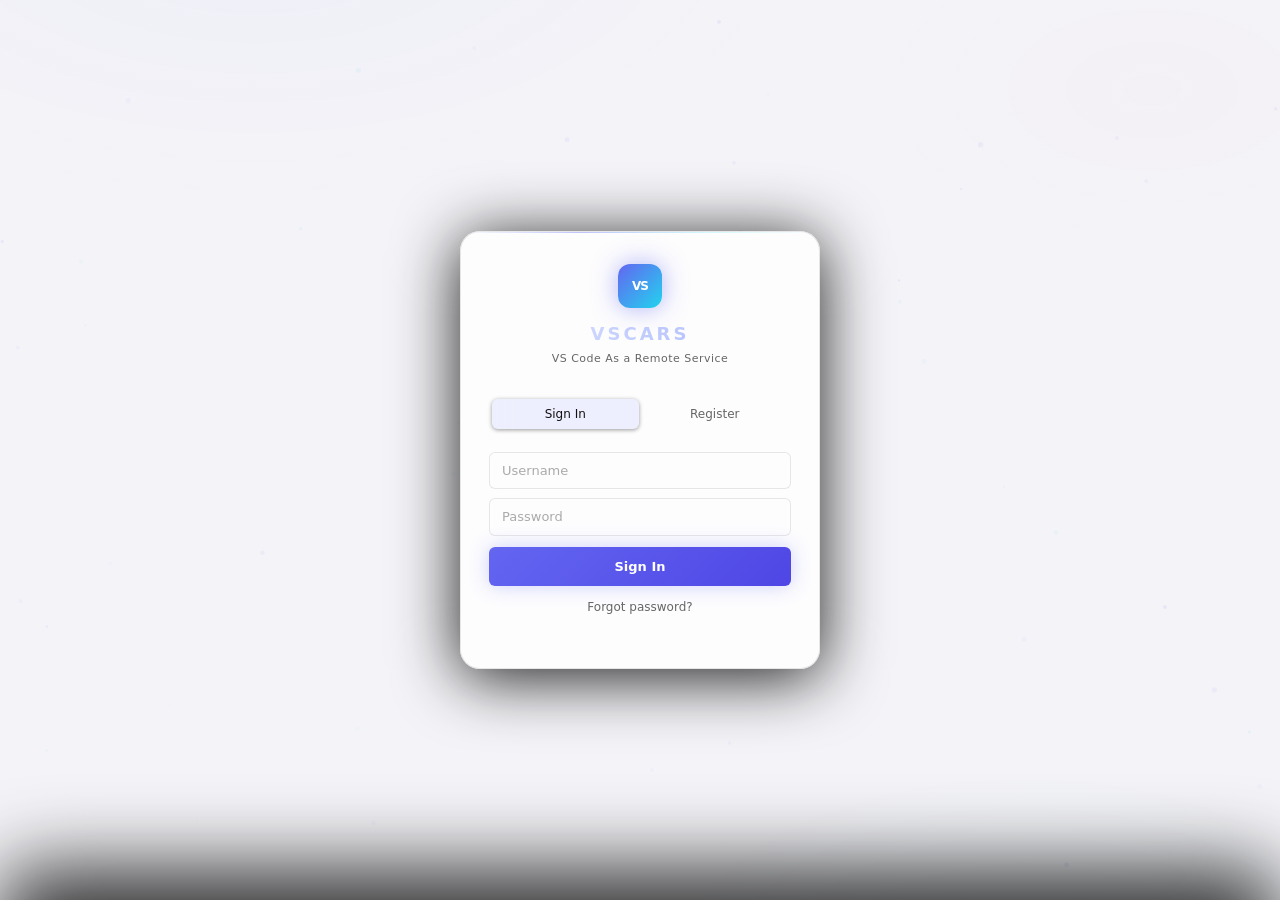
==== static/index.html @ 750887f8 "Initial commit" ====
<!DOCTYPE html>
<html lang="en" data-theme="dark">
<head>
<meta charset="UTF-8">
<meta name="viewport" content="width=device-width,initial-scale=1,viewport-fit=cover,user-scalable=no">
<meta name="apple-mobile-web-app-capable" content="yes">
<meta name="apple-mobile-web-app-status-bar-style" content="black-translucent">
<meta name="apple-mobile-web-app-title" content="VSCARS">
<meta id="meta-theme" name="theme-color" content="#000000">
<meta name="description" content="VS Code As a Remote Service — control your dev machine from your phone.">
<title>VSCARS</title>
<link rel="stylesheet" href="/static/style.css?v=14.9">
</head>
<body>
<canvas id="vscars-canvas"></canvas>
<div id="app">

<div id="toast-container" class="toast-container"></div>
<div id="loading-overlay" class="loading-overlay" style="display:none">
  <div class="loading-card">
    <div class="loading-logo">VS</div>
    <div class="loading-dots">
      <span></span><span></span><span></span>
    </div>
    <p id="loading-text" class="loading-label">Loading…</p>
  </div>
</div>

<!-- ═══════════════════════════════════════
     AUTH
     ═══════════════════════════════════════ -->
<div id="auth-container" class="auth-screen">
<div class="auth-card">

  <div class="auth-brand">
    <div class="brand-mark">VS</div>
    <h1>VSCARS</h1>
    <p>VS Code As a Remote Service</p>
  </div>

  <!-- Forgot password (hidden by default) -->
  <div id="forgot-tab" class="tab-content">
    <p class="muted sm" style="margin-bottom:12px">Enter your email and we'll send a reset link.</p>
    <input type="email" id="forgot-email" placeholder="your@email.com">
    <button onclick="sendForgotPassword()" class="btn-primary">Send Reset Link</button>
    <p class="sm" id="forgot-status" style="margin-top:8px;color:var(--t2)"></p>
    <p style="margin-top:12px;text-align:center">
      <a href="#" onclick="showLogin(event)" class="auth-link">← Back to sign in</a>
    </p>
  </div>

  <div class="auth-tabs">
    <button class="tab-btn active" data-tab="login" onclick="switchTab('login')">Sign In</button>
    <button class="tab-btn" data-tab="register" onclick="switchTab('register')">Register</button>
  </div>

  <div id="login-tab" class="tab-content active">
    <input type="text"     id="login-username" placeholder="Username"  autocomplete="username">
    <input type="password" id="login-password" placeholder="Password"  autocomplete="current-password">
    <button onclick="login()" class="btn-primary">Sign In</button>
    <p class="forgot-link"><a href="#" onclick="showForgotPassword(event)" style="color:var(--t2)">Forgot password?</a></p>
    <p class="error-msg" id="login-error"></p>
  </div>

  <div id="register-tab" class="tab-content">
    <input type="text"     id="register-username" placeholder="Username"         autocomplete="username">
    <input type="email"    id="register-email"    placeholder="Email"             autocomplete="email">
    <input type="password" id="register-password" placeholder="Password"         autocomplete="new-password">
    <input type="password" id="register-confirm"  placeholder="Confirm password" autocomplete="new-password">
    <button onclick="register()" class="btn-primary">Create Account</button>
    <p class="error-msg" id="register-error"></p>
  </div>

</div>
</div>

<!-- ═══════════════════════════════════════
     APP SHELL
     ═══════════════════════════════════════ -->
<div id="main-container" class="shell" style="display:none">
<div class="shell-body">

  <!-- Activity bar -->
  <nav class="actbar">
    <div class="actbar-logo">VS</div>

    <button class="nav-item active" data-view="dashboard" title="Home"
      style="font-size:17px">⌘</button>
    <button class="nav-item" data-view="ideas"         title="Ideas"
      style="font-size:14px;font-weight:700;letter-spacing:-1px">◈</button>
    <button class="nav-item" data-view="git"           title="Git"
      style="font-family:var(--mono);font-size:13px;font-weight:700">⑂</button>
    <button class="nav-item" data-view="tools"         title="Terminal"
      style="font-family:var(--mono);font-size:12px;font-weight:700;letter-spacing:-1px">$_</button>
    <button class="nav-item" data-view="workflows"     title="Workflows"
      style="font-size:15px">⬡</button>
    <button class="nav-item" data-view="file-browser"  title="Files"
      style="font-size:15px">⊞</button>
    <button class="nav-item" data-view="conversations" title="Chat"
      style="font-size:14px">⊘</button>
    <button class="nav-item" data-view="activity"      title="Logs"
      style="font-family:var(--mono);font-size:12px;font-weight:700">≣</button>

    <div class="actbar-spacer"></div>
    <div class="actbar-divider"></div>

    <button class="nav-item" data-view="settings" title="Settings"
      style="font-size:15px">⊛</button>
    <button class="nav-item" data-view="billing"  title="Plan"
      style="font-size:14px">◬</button>
    <button class="nav-item" id="admin-nav" data-view="admin" title="Admin"
      style="font-size:14px">⊕</button>

    <div class="actbar-user">
      <div class="actbar-avatar" id="actbar-avatar" title="Signed in">?</div>
      <button class="actbar-logout" onclick="logout()" title="Sign out">⏻</button>
    </div>
  </nav>

  <!-- Main panel -->
  <div class="panel">

    <!-- Tab bar -->
    <div class="tabbar">
      <div class="tbtab active" id="active-tab-label">Home</div>
      <div class="tabbar-right">
        <span id="user-name"></span>
        <span id="user-badge">User</span>
        <span id="plan-badge" onclick="switchView('billing')" title="Your plan">Free</span>
        <button onclick="toggleTheme()" id="theme-btn" title="Toggle theme">◐</button>
      </div>
    </div>

    <!-- Views -->
    <div class="views">

      <!-- ─── DASHBOARD ─── -->
      <div id="dashboard-view" class="view active">

        <!-- Status strip -->
        <div class="status-strip">
          <span class="ss-item">
            <span class="ss-dot ok" id="conn-dot"></span>
            <span id="conn-label">Connected</span>
          </span>
          <span class="ss-sep"></span>
          <span class="ss-item">⎇ <span class="ss-val" id="dash-branch">—</span></span>
          <span class="ss-sep"></span>
          <span class="ss-item">
            <span id="hero-greeting">Hello</span>,
            <span class="ss-val" id="hero-name"></span>
          </span>
          <span class="ss-clock" id="hero-clock">00:00</span>
        </div>

        <!-- Stat row -->
        <div class="morning-brief" id="morning-brief">
          <div class="stat-card brief-card">
            <div class="brief-card-icon stat-icon">⚡</div>
            <div class="stat-val brief-card-val" id="brief-commands">—</div>
            <div class="stat-label brief-card-label">Commands today</div>
          </div>
          <div class="stat-card brief-card">
            <div class="brief-card-icon stat-icon">✦</div>
            <div class="stat-val brief-card-val" id="brief-ideas">—</div>
            <div class="stat-label brief-card-label">Ideas pending</div>
          </div>
          <div class="stat-card brief-card">
            <div class="brief-card-icon stat-icon">⟳</div>
            <div class="stat-val brief-card-val" id="brief-workflows">—</div>
            <div class="stat-label brief-card-label">Saved workflows</div>
          </div>
          <div class="stat-card brief-card">
            <div class="brief-card-icon stat-icon">◇</div>
            <div class="stat-val brief-card-val" id="brief-plan">—</div>
            <div class="stat-label brief-card-label">Active plan</div>
          </div>
        </div>

        <!-- 2-column layout -->
        <div class="dash-grid">

          <!-- Left: actions -->
          <div>
            <div class="action-grid">
              <button onclick="switchView('ideas')" class="action-card accent">
                <span class="ac-icon">✦</span>
                <span class="ac-name">Capture Idea</span>
                <span class="ac-sub">Idea Vault</span>
              </button>
              <button onclick="switchView('git')" class="action-card">
                <span class="ac-icon">⎇</span>
                <span class="ac-name">Git Panel</span>
                <span class="ac-sub">Stage &amp; commit</span>
              </button>
              <button onclick="quickCopilotAgent()" class="action-card">
                <span class="ac-icon">⬡</span>
                <span class="ac-name">Copilot Agent</span>
                <span class="ac-sub">Vibe to code</span>
              </button>
              <button onclick="quickRun()" class="action-card">
                <span class="ac-icon">▶</span>
                <span class="ac-name">Run Command</span>
                <span class="ac-sub">Shell exec</span>
              </button>
              <button onclick="switchView('workflows')" class="action-card">
                <span class="ac-icon">⟳</span>
                <span class="ac-name">Workflows</span>
                <span class="ac-sub">One-tap scripts</span>
              </button>
              <button onclick="quickChat()" class="action-card">
                <span class="ac-icon">◎</span>
                <span class="ac-name">AI Chat</span>
                <span class="ac-sub">Ask anything</span>
              </button>
            </div>

            <div id="ngrok-box" class="ngrok-bar" style="display:none;margin-top:10px">
              <span class="ngrok-label">⬡ Public URL</span>
              <input type="text" id="public-url" readonly class="ngrok-url">
              <button onclick="copyToClipboard()" class="btn-sm">Copy</button>
            </div>
            <span id="ngrok-disabled" style="display:none"></span>
          </div>

          <!-- Right: aside -->
          <div class="dash-aside">

            <div class="aside-panel">
              <div class="aside-panel-head">Permissions</div>
              <div class="aside-panel-body">
                <div id="permissions-display" class="perms"></div>
              </div>
            </div>

            <div class="aside-panel">
              <div class="aside-panel-head">
                Git Status
                <button onclick="loadDashboardGit()" class="btn-sm">↻</button>
              </div>
              <div class="aside-panel-body" style="padding:10px 12px">
                <pre id="dash-git-status" class="git-status-pre">Loading…</pre>
              </div>
            </div>

            <div class="aside-panel">
              <div class="aside-panel-head">Quick Capture</div>
              <div class="aside-panel-body quick-capture">
                <textarea id="quick-idea-text" placeholder="Drop an idea before it fades…" rows="3"></textarea>
                <button onclick="quickCaptureIdea()" class="btn-sm btn-accent" style="width:100%;padding:6px 0;margin-top:6px">Save Idea</button>
              </div>
            </div>

          </div>
        </div>
      </div>

      <!-- ─── IDEAS ─── -->
      <div id="ideas-view" class="view">
        <div class="view-head">
          <h2>Idea Vault</h2>
        </div>
        <div class="idea-capture">
          <textarea id="idea-input" placeholder="What's the idea? Describe it." rows="2"></textarea>
          <div class="idea-capture-aside">
            <input type="text" id="idea-tags-input" placeholder="tags, comma" style="width:150px">
            <button onclick="saveIdea()" class="btn-sm btn-accent" style="padding:8px 0">+ Save</button>
          </div>
        </div>
        <div id="ideas-list" class="idea-list"></div>
      </div>

      <!-- ─── GIT ─── -->
      <div id="git-view" class="view" style="padding-bottom:0">
        <div class="view-head" style="margin-bottom:12px">
          <h2>Git Panel</h2>
          <div class="view-actions">
            <button onclick="gitStageAll()" class="btn-sm btn-accent">Stage All</button>
            <button onclick="loadGitPanel()" class="btn-sm">↻ Refresh</button>
          </div>
        </div>
        <div class="git-layout">
          <div class="git-panel">
            <div class="git-panel-head">
              Status / Diff
              <span id="git-branch-label" class="muted" style="font-size:10px;text-transform:none;letter-spacing:0"></span>
            </div>
            <div class="git-panel-body git-panel-inner">
              <pre id="git-status-out" class="git-status-out">Loading…</pre>
              <pre id="git-diff-out" class="git-diff-pre">—</pre>
            </div>
            <div class="git-commit-area">
              <textarea id="commit-msg-input" placeholder="Commit message…" rows="2"></textarea>
              <p class="sm muted" id="git-ai-status" style="margin-bottom:6px"></p>
              <div style="display:flex;gap:6px;flex-wrap:wrap">
                <button onclick="generateAICommitMsg()" class="btn-sm btn-accent">⬡ AI Message</button>
                <button onclick="doCommit()" class="btn-sm">Commit</button>
                <button onclick="doPush()" class="btn-sm">Push</button>
                <button onclick="doCommitAndPush()" class="btn-sm btn-accent">Commit + Push</button>
              </div>
            </div>
          </div>
          <div class="git-panel">
            <div class="git-panel-head">Log</div>
            <div class="git-panel-body">
              <div id="git-log-out" class="git-log-out"></div>
            </div>
          </div>
        </div>
      </div>

      <!-- ─── TOOLS / TERMINAL ─── -->
      <div id="tools-view" class="view">
        <div class="view-head">
          <h2>Terminal</h2>
          <span id="ws-path-display" class="muted mono sm" style="max-width:200px;overflow:hidden;text-overflow:ellipsis;white-space:nowrap"></span>
        </div>
        <p id="permissions-status" class="muted sm" style="margin-bottom:10px"></p>
        <div class="cmd-row">
          <span class="cmd-prompt">›</span>
          <input type="text" id="cmd-input" placeholder="command to run"
            autocomplete="off" spellcheck="false">
          <button onclick="runCommand()"  class="btn-sm btn-accent">Run</button>
          <button onclick="stopCommand()" class="btn-sm btn-danger">Stop</button>
        </div>
        <div id="cmd-output" class="terminal-output" style="height:calc(100vh - 255px);min-height:200px"></div>
      </div>

      <!-- ─── WORKFLOWS ─── -->
      <div id="workflows-view" class="view">
        <div class="view-head">
          <h2>Workflows</h2>
        </div>
        <div style="display:grid;grid-template-columns:1fr 260px;gap:20px;align-items:start">
          <div id="workflows-list" class="workflow-list"></div>
          <div class="s-group">
            <h3>New Workflow</h3>
            <input type="text" id="wf-name-input"  placeholder="Name"           style="margin-bottom:7px">
            <input type="text" id="wf-cmd-input"   placeholder="Command"        style="margin-bottom:7px;font-family:var(--mono);font-size:12px">
            <input type="text" id="wf-cwd-input"   placeholder="Working dir"    style="margin-bottom:7px;font-family:var(--mono);font-size:12px">
            <select id="wf-icon-select" style="margin-bottom:12px">
              <option value="▶">▶ Run</option>
              <option value="🧪">🧪 Test</option>
              <option value="📦">📦 Build</option>
              <option value="🚀">🚀 Deploy</option>
              <option value="🔧">🔧 Config</option>
              <option value="🧹">🧹 Clean</option>
              <option value="⚡">⚡ Fast</option>
            </select>
            <button onclick="saveWorkflow()" class="btn-sm btn-accent" style="width:100%;padding:8px 0">Save Workflow</button>
          </div>
        </div>
      </div>

      <!-- ─── FILES ─── -->
      <div id="file-browser-view" class="view">
        <div class="view-head">
          <h2>File Browser</h2>
          <div class="view-actions">
            <span id="file-path-display" class="muted mono sm"
              style="max-width:160px;overflow:hidden;text-overflow:ellipsis;white-space:nowrap"></span>
            <button onclick="goUpDirectory()" class="btn-sm">↑ Up</button>
          </div>
        </div>
        <!-- Path + Search bar -->
        <div style="display:flex;gap:8px;margin-bottom:12px;align-items:center">
          <input type="text" id="file-path-input" placeholder="Enter path, e.g. ~/PY"
            style="flex:1;font-family:var(--mono);font-size:12px"
            onkeydown="if(event.key==='Enter')browsePath()">
          <button onclick="browsePath()" class="btn-sm btn-accent">Go</button>
          <button onclick="goUpDirectory()" class="btn-sm">↑</button>
        </div>
        <div style="margin-bottom:10px">
          <input type="text" id="file-search-input" placeholder="Filter files…"
            style="width:100%;font-size:12px"
            oninput="filterFileList(this.value)">
        </div>
        <div id="file-list" class="file-list"></div>
      </div>

      <!-- ─── CHAT ─── -->
      <div id="conversations-view" class="view">
        <div class="view-head">
          <h2>AI Chat</h2>
          <div class="view-actions">
            <button onclick="newConversation()"   class="btn-sm btn-accent">+ New</button>
            <button onclick="clearConversations()" class="btn-sm btn-danger">Clear</button>
          </div>
        </div>
        <div id="conversations-list" class="conv-list"></div>
      </div>

      <!-- ─── ACTIVITY ─── -->
      <div id="activity-view" class="view">
        <div class="view-head">
          <h2>Activity Log</h2>
          <button onclick="loadActivityLog()" class="btn-sm">↻ Refresh</button>
        </div>
        <div id="activity-log" class="activity-list"><p class="muted sm">Loading…</p></div>
      </div>

      <!-- ─── SETTINGS ─── -->
      <div id="settings-view" class="view">
        <div class="view-head"><h2>Settings</h2></div>
        <div class="settings-groups">

          <section class="s-group">
            <h3>Workspace</h3>
            <p class="muted sm" id="workspace-status">Loading…</p>
            <div class="s-row" style="margin-top:8px">
              <input type="text" id="workspace-path-input" placeholder="/path/to/workspace">
              <button onclick="saveWorkspace()" class="btn-sm">Set</button>
            </div>
            <div class="s-chips">
              <button onclick="setQuickWorkspace('~')"          class="chip">~</button>
              <button onclick="setQuickWorkspace('~/Desktop')"  class="chip">Desktop</button>
              <button onclick="setQuickWorkspace('~/Documents')" class="chip">Documents</button>
              <button onclick="setQuickWorkspace('~/PY')"       class="chip">PY</button>
            </div>
          </section>

          <section class="s-group">
            <h3>GitHub / Copilot Token</h3>
            <p class="muted sm" id="token-status">Checking…</p>
            <div class="s-row" style="margin-top:8px">
              <input type="password" id="github-token-input" placeholder="ghp_…">
              <button onclick="saveGitHubToken()" class="btn-sm">Save</button>
            </div>
          </section>

          <section class="s-group">
            <h3>Active Sessions</h3>
            <p class="muted sm">Devices currently signed in to your account.</p>
            <div id="sessions-list" style="margin-top:10px"><p class="muted sm">Loading…</p></div>
            <button onclick="loadSessions()" class="btn-sm" style="margin-top:8px">↻ Refresh</button>
          </section>

          <section class="s-group">
            <h3>Appearance</h3>
            <div class="s-chips">
              <button onclick="setTheme('dark')"  class="chip" id="chip-dark">Dark</button>
              <button onclick="setTheme('light')" class="chip" id="chip-light">Light</button>
              <button onclick="setTheme('auto')"  class="chip" id="chip-auto">Auto</button>
            </div>
          </section>

          <section class="s-group" id="admin-mobile-link" style="display:none">
            <h3>Admin</h3>
            <button onclick="switchView('admin')" class="btn-sm">Open Admin Panel</button>
          </section>

          <section class="s-group s-danger">
            <h3>Danger Zone</h3>
            <p class="muted sm" style="margin-bottom:10px">These actions cannot be undone.</p>
            <button onclick="resetAllHistory()" class="btn-sm btn-danger">Reset All History</button>
          </section>

        </div>
      </div>

      <!-- ─── BILLING ─── -->
      <div id="billing-view" class="view">
        <div class="view-head"><h2>Plan &amp; Billing</h2></div>

        <div id="billing-status-bar" style="display:none">
          <div class="bsb-top">
            <span id="bsb-plan-label" class="bsb-plan">Free</span>
            <span id="bsb-calls-label" class="bsb-calls">0 / 20 calls today</span>
          </div>
          <div class="usage-track"><div id="usage-fill" class="usage-fill" style="width:0%"></div></div>
        </div>

        <!-- Rendered by _renderPricingCards() in script.js -->
        <div id="pricing-cards" class="pricing-grid"></div>

        <div class="s-group" id="license-section" style="max-width:480px">
          <h3>Activate License Key</h3>
          <p class="muted sm" style="margin-bottom:10px">Already purchased self-hosted? Enter your key.</p>
          <div class="s-row">
            <input type="text" id="license-key-input" placeholder="VSCARS-…" autocomplete="off" spellcheck="false">
            <button onclick="activateLicense()" class="btn-sm">Activate</button>
          </div>
          <p class="sm" id="license-status" style="margin-top:8px;color:var(--t2)"></p>
        </div>

        <div class="s-group" id="manage-billing-section" style="display:none;max-width:480px;margin-top:10px">
          <h3>Manage Subscription</h3>
          <p class="muted sm" style="margin-bottom:10px">Update payment, cancel, or view invoices.</p>
          <button onclick="openBillingPortal()" class="btn-secondary">Open Billing Portal</button>
        </div>
      </div>

      <!-- ─── ADMIN ─── -->
      <div id="admin-view" class="view">
        <div class="view-head"><h2>Admin</h2></div>
        <div style="display:grid;grid-template-columns:1fr 1fr;gap:12px">
          <section class="s-group">
            <h3>Pending Access Requests</h3>
            <div id="pending-requests" style="margin-top:8px"><p class="muted sm">Loading…</p></div>
          </section>
          <section class="s-group">
            <h3>Users</h3>
            <div id="users-list" style="margin-top:8px"><p class="muted sm">Loading…</p></div>
          </section>
        </div>
      </div>

    </div><!-- .views -->
  </div><!-- .panel -->
</div><!-- .shell-body -->

<!-- Status bar (VSCode style) -->
<div class="statusbar">
  <span class="sb-item"><strong>VSCARS</strong></span>
  <span class="sb-item" id="sb-workspace" title="Workspace">~/workspace</span>
  <span class="sb-sep"></span>
  <span class="sb-item" id="sb-plan">Free</span>
</div>

</div><!-- .shell -->
</div><!-- #app -->

<!-- Mobile pill handle — tap or drag up to open drawer -->
<div id="mob-pill" class="mob-pill">
  <div class="mob-pill-bar"></div>
  <span class="mob-pill-label">All Services</span>
</div>

<!-- Mobile full-services drawer -->
<div id="mob-drawer-backdrop" class="mob-drawer-backdrop" onclick="closeMobDrawer()"></div>
<div id="mob-drawer" class="mob-drawer">
  <div id="mob-drawer-handle" class="mob-drawer-handle-zone">
    <div class="mob-drawer-grip"></div>
  </div>

  <div class="mob-drawer-header">
    <span class="mob-drawer-title">Services</span>
    <span id="mob-drawer-current" class="mob-drawer-current"></span>
  </div>

  <div class="mob-drawer-grid">
    <button class="mob-drawer-item nav-item" data-view="dashboard">⌘<span>Home</span></button>
    <button class="mob-drawer-item nav-item" data-view="ideas">✦<span>Ideas</span></button>
    <button class="mob-drawer-item nav-item" data-view="git">⎇<span>Git</span></button>
    <button class="mob-drawer-item nav-item" data-view="tools">›_<span>Terminal</span></button>
    <button class="mob-drawer-item nav-item" data-view="workflows">⬡<span>Workflows</span></button>
    <button class="mob-drawer-item nav-item" data-view="file-browser">⊞<span>Files</span></button>
    <button class="mob-drawer-item nav-item" data-view="conversations">⊘<span>AI Chat</span></button>
    <button class="mob-drawer-item nav-item" data-view="activity">≣<span>Activity</span></button>
    <button class="mob-drawer-item nav-item" data-view="settings">⊛<span>Settings</span></button>
    <button class="mob-drawer-item nav-item" data-view="billing">◬<span>Plan</span></button>
  </div>

  <button class="mob-drawer-logout" onclick="logout();closeMobDrawer()">Sign Out</button>
</div>

<!-- ── TOOL EXECUTION MODAL (used by all quick-actions, Copilot, AI Chat) ── -->
<div id="tool-modal" class="modal-overlay" style="display:none" onclick="if(event.target===this)closeTool()">
  <div class="modal tool-modal" style="max-width:520px">
    <div style="display:flex;align-items:center;justify-content:space-between;margin-bottom:16px">
      <span class="modal-title" id="modal-title" style="margin:0">Execute</span>
      <button onclick="closeTool()" class="btn-sm">✕</button>
    </div>
    <form id="tool-form" onsubmit="executeToolForm(event)" autocomplete="off">
      <div id="tool-inputs"></div>
      <div style="display:flex;gap:8px;margin-top:14px">
        <button type="submit" class="btn-primary" style="flex:1">Run</button>
        <button type="button" onclick="closeTool()" class="btn-secondary">Cancel</button>
      </div>
    </form>
    <div id="tool-result" style="display:none;margin-top:14px">
      <div style="font-size:10px;font-weight:700;text-transform:uppercase;letter-spacing:0.7px;color:var(--t3);margin-bottom:7px">Output</div>
      <pre id="result-output" class="terminal-output" style="max-height:300px;min-height:60px"></pre>
      <div id="copy-result-row" style="margin-top:7px;display:none">
        <button onclick="copyResult()" class="btn-sm btn-accent">Copy result</button>
      </div>
    </div>
  </div>
</div>

<!-- ── UPGRADE MODAL ── -->
<div id="upgrade-modal" class="modal-overlay" style="display:none" onclick="if(event.target===this)closeUpgradeModal()">
  <div class="modal" style="max-width:400px;text-align:center">
    <div style="font-size:28px;margin-bottom:12px">◬</div>
    <div class="modal-title">Upgrade your plan</div>
    <p class="muted sm" id="upgrade-modal-msg" style="margin-bottom:18px">You've reached your daily limit.</p>
    <button onclick="switchView('billing');closeUpgradeModal()" class="btn-primary" style="margin-bottom:8px">View Plans</button>
    <br><button onclick="closeUpgradeModal()" class="btn-sm" style="margin-top:4px">Maybe later</button>
  </div>
</div>

<!-- ── QR CODE MODAL ── -->
<div id="qr-modal" class="modal-overlay" style="display:none" onclick="if(event.target===this)closeQRModal()">
  <div class="modal" style="max-width:320px;text-align:center">
    <div class="modal-title">Scan to connect</div>
    <div id="qr-code-container" style="margin:16px 0"></div>
    <p class="muted sm" id="qr-url-display"></p>
    <button onclick="closeQRModal()" class="btn-sm" style="margin-top:14px">Close</button>
  </div>
</div>

<!-- ── ONBOARDING MODAL ── -->
<div id="onboarding-modal" class="modal-overlay" style="display:none">
  <div class="modal onboarding-body">
    <div style="font-size:32px;margin-bottom:12px">⌘</div>
    <div class="modal-title">Welcome to VSCARS</div>
    <div class="onboarding-step"><strong>1.</strong> Set your workspace path in Settings → Workspace</div>
    <div class="onboarding-step"><strong>2.</strong> Add your GitHub token to unlock Copilot & AI commits</div>
    <div class="onboarding-step"><strong>3.</strong> Use Idea Vault to capture thoughts before they vanish</div>
    <button onclick="finishOnboarding()" class="btn-primary" style="margin-top:8px">Get Started</button>
  </div>
</div>

<script src="/static/script.js?v=14.9"></script>
</body>
</html>
---- static/style.css ----
/* ═══════════════════════════════════════════════════════════════════
   VSCARS v14.0  ·  Immersive Glass UI
   Deep dark with layered glassmorphism + subtle aurora glow
   ═══════════════════════════════════════════════════════════════════ */

/* ── TOKENS ─────────────────────────────────────────────────────── */
:root {
  /* True depths */
  --void:   #000000;
  --d1:     #050508;
  --d2:     #0a0a10;
  --d3:     #0f0f18;

  /* Glass surfaces */
  --g1: rgba(255,255,255,0.032);
  --g2: rgba(255,255,255,0.055);
  --g3: rgba(255,255,255,0.082);
  --g4: rgba(255,255,255,0.11);

  /* Borders */
  --b0: rgba(255,255,255,0.04);
  --b1: rgba(255,255,255,0.08);
  --b2: rgba(255,255,255,0.14);
  --b3: rgba(255,255,255,0.24);

  /* Text */
  --t1: #ececec;
  --t2: #666672;
  --t3: #35353d;

  /* Accent — indigo + electric blue */
  --a:    #818cf8;
  --a2:   #6366f1;
  --a-lo: rgba(129,140,248,0.07);
  --a-md: rgba(129,140,248,0.16);
  --a-hi: rgba(129,140,248,0.35);
  --a-glow: rgba(129,140,248,0.22);

  /* Aurora accents */
  --aurora-1: rgba(99,102,241,0.12);
  --aurora-2: rgba(16,185,129,0.06);
  --aurora-3: rgba(236,72,153,0.05);

  /* Semantic */
  --ok:   #4ade80;
  --err:  #f87171;
  --warn: #fbbf24;
  --info: #67e8f9;

  /* Type */
  --sans: -apple-system, BlinkMacSystemFont, 'Segoe UI', system-ui, sans-serif;
  --mono: 'SF Mono','Cascadia Code','Fira Code',Consolas,monospace;

  /* Layout */
  --r:   6px;
  --r2: 10px;
  --r3: 14px;
  --r4: 20px;
  --aw:  52px;
  --sbh: 22px;
  --tbh: 38px;
  --t:   0.18s ease;
  --tfast: 0.1s ease;

  /* Blur */
  --blur-sm: blur(8px);
  --blur-md: blur(16px);
  --blur-lg: blur(24px);
}

/* ── RESET ──────────────────────────────────────────────────────── */
*,*::before,*::after{box-sizing:border-box;margin:0;padding:0}
html,body{height:100%;overflow:hidden}
body{
  font-family:var(--sans);font-size:13px;line-height:1.5;
  background:var(--void);color:var(--t1);
  -webkit-font-smoothing:antialiased;-moz-osx-font-smoothing:grayscale;
}
button{font:inherit;cursor:pointer;border:none;background:none;color:inherit}
input,textarea,select{font:inherit}
a{color:var(--a);text-decoration:none}
a:hover{opacity:0.8}

/* ── APP BACKGROUND — aurora layers ──────────────────────────── */
body::before {
  content:'';
  position:fixed;inset:0;pointer-events:none;z-index:0;
  background:
    radial-gradient(ellipse 80% 60% at 20% -10%, var(--aurora-1) 0%, transparent 55%),
    radial-gradient(ellipse 60% 50% at 80% 110%, var(--aurora-2) 0%, transparent 50%),
    radial-gradient(ellipse 50% 40% at 90% 10%,  var(--aurora-3) 0%, transparent 45%);
  animation: aurora-shift 18s ease-in-out infinite alternate;
}
@keyframes aurora-shift {
  0%   { opacity: 0.7; transform: scale(1)    rotate(0deg); }
  50%  { opacity: 1;   transform: scale(1.04) rotate(0.5deg); }
  100% { opacity: 0.7; transform: scale(1)    rotate(0deg); }
}

#vscars-canvas{position:fixed;inset:0;pointer-events:none;z-index:0;opacity:0.25}
#app{height:100%;position:relative;z-index:1}

/* ═══════════════════════════════════════════════════════════════════
   AUTH SCREEN
   ═══════════════════════════════════════════════════════════════════ */
.auth-screen{
  height:100%;display:flex;align-items:center;justify-content:center;
}
.auth-card{
  width:360px;
  background: rgba(10,10,18,0.72);
  backdrop-filter: var(--blur-lg);
  -webkit-backdrop-filter: var(--blur-lg);
  border:1px solid var(--b1);
  border-radius:var(--r4);
  padding:32px 28px;
  box-shadow:0 8px 64px rgba(0,0,0,0.9), inset 0 1px 0 rgba(255,255,255,0.06);
  position:relative;overflow:hidden;
}
.auth-card::before{
  content:'';position:absolute;top:0;left:0;right:0;height:1px;
  background:linear-gradient(90deg,transparent,rgba(129,140,248,0.5),rgba(103,232,249,0.3),transparent);
}
.auth-brand{text-align:center;margin-bottom:28px}
.brand-mark{
  display:inline-flex;align-items:center;justify-content:center;
  width:44px;height:44px;border-radius:12px;margin-bottom:12px;
  background:linear-gradient(135deg,#6366f1 0%,#22d3ee 100%);
  font-weight:900;font-size:12px;color:#fff;letter-spacing:-1px;
  box-shadow:0 0 24px rgba(99,102,241,0.5);
}
.auth-brand h1{font-size:18px;font-weight:700;letter-spacing:3px;background:linear-gradient(135deg,#e0e7ff,#a5b4fc);-webkit-background-clip:text;-webkit-text-fill-color:transparent;background-clip:text}
.auth-brand p{font-size:11px;color:var(--t2);margin-top:4px;letter-spacing:0.5px}

.auth-tabs{display:flex;gap:3px;background:rgba(255,255,255,0.04);border-radius:8px;padding:3px;margin-bottom:20px}
.tab-btn{flex:1;padding:6px;border-radius:6px;font-size:12px;font-weight:500;color:var(--t2);transition:all var(--t)}
.tab-btn.active{background:rgba(129,140,248,0.12);color:var(--t1);box-shadow:0 1px 4px rgba(0,0,0,0.4)}
.tab-content{display:none}
.tab-content.active{display:block}

.auth-card input{
  width:100%;background:rgba(255,255,255,0.04);border:1px solid var(--b1);
  border-radius:var(--r);color:var(--t1);padding:9px 12px;margin-bottom:9px;outline:none;
  transition:border-color var(--t),box-shadow var(--t);
}
.auth-card input:focus{border-color:var(--a-hi);box-shadow:0 0 0 3px var(--a-lo)}
.auth-card input::placeholder{color:var(--t3)}

.btn-primary{
  display:block;width:100%;padding:10px;
  background:linear-gradient(135deg,#6366f1 0%,#4f46e5 100%);
  color:#fff;font-size:13px;font-weight:600;border-radius:var(--r);
  border:none;cursor:pointer;text-align:center;margin-top:2px;
  box-shadow:0 0 20px rgba(99,102,241,0.3);
  transition:opacity var(--t),box-shadow var(--t);
}
.btn-primary:hover{opacity:0.9;box-shadow:0 0 32px rgba(99,102,241,0.5)}
.btn-block{width:100%}
.error-msg{font-size:11px;color:var(--err);margin-top:6px;min-height:14px}
.forgot-link{text-align:center;margin-top:12px;font-size:12px;color:var(--t2)}
.auth-link{color:var(--a);font-size:12px}

/* ═══════════════════════════════════════════════════════════════════
   SHELL
   ═══════════════════════════════════════════════════════════════════ */
.shell{flex-direction:column;height:100%}
.shell-body{display:flex;flex:1;overflow:hidden}

/* STATUS BAR */
.statusbar{
  height:var(--sbh);
  background:rgba(20,20,40,0.9);
  backdrop-filter:var(--blur-sm);
  border-top:1px solid var(--b0);
  display:flex;align-items:center;padding:0 14px;
  gap:14px;font-size:11px;flex-shrink:0;user-select:none;z-index:50;
}
.sb-item{display:flex;align-items:center;gap:5px;color:var(--t2);white-space:nowrap}
.sb-item strong{color:var(--t1);font-weight:600;letter-spacing:1px}
.sb-sep{flex:1}

/* ── ACTIVITY BAR ───────────────────────────────────────────────── */
.actbar{
  width:var(--aw);flex-shrink:0;
  background:rgba(5,5,8,0.85);
  backdrop-filter:var(--blur-sm);
  border-right:1px solid var(--b0);
  display:flex;flex-direction:column;align-items:center;
  padding:10px 0 8px;gap:2px;z-index:10;
}
.actbar-logo{
  width:32px;height:32px;border-radius:9px;margin-bottom:10px;flex-shrink:0;
  background:linear-gradient(135deg,#6366f1 0%,#22d3ee 100%);
  display:flex;align-items:center;justify-content:center;
  font-size:11px;font-weight:900;color:#fff;letter-spacing:-1px;
  box-shadow:0 0 16px rgba(99,102,241,0.4);
}
.actbar-spacer{flex:1}
.actbar-divider{width:22px;height:1px;background:var(--b1);margin:6px 0}
.actbar-user{
  padding-top:8px;border-top:1px solid var(--b0);
  width:100%;display:flex;flex-direction:column;align-items:center;gap:6px;
}
.actbar-avatar{
  width:28px;height:28px;border-radius:50%;
  background:rgba(129,140,248,0.15);
  border:1px solid rgba(129,140,248,0.3);
  display:flex;align-items:center;justify-content:center;
  font-size:11px;font-weight:700;color:#a5b4fc;cursor:pointer;text-transform:uppercase;
  transition:box-shadow var(--t);
}
.actbar-avatar:hover{box-shadow:0 0 12px rgba(129,140,248,0.4)}
.actbar-logout{
  font-size:14px;color:var(--t3);padding:4px;border-radius:5px;
  transition:color var(--t),background var(--t);
  line-height:1;
}
.actbar-logout:hover{color:var(--err);background:rgba(248,113,113,0.08)}

/* NAV ITEMS — icon-only with tooltip */
.nav-item{
  width:36px;height:36px;border-radius:8px;
  display:flex;align-items:center;justify-content:center;
  color:var(--t2);font-size:16px;position:relative;
  transition:background var(--tfast),color var(--tfast);flex-shrink:0;
  font-family:var(--sans);
}
.nav-item:hover{background:var(--g3);color:var(--t1)}
.nav-item.active{background:var(--a-md);color:#c7d2fe}
.nav-item.active::before{
  content:'';position:absolute;left:-8px;top:50%;transform:translateY(-50%);
  width:2px;height:18px;background:var(--a);border-radius:0 2px 2px 0;
  box-shadow:0 0 8px var(--a-glow);
}
.nav-item[title]::after{
  content:attr(title);
  position:absolute;left:calc(100% + 10px);top:50%;transform:translateY(-50%);
  background:rgba(15,15,24,0.92);backdrop-filter:blur(8px);
  color:var(--t1);border:1px solid var(--b2);border-radius:var(--r);
  padding:4px 10px;font-size:11px;white-space:nowrap;pointer-events:none;
  opacity:0;transition:opacity 0.1s 0.35s;z-index:300;
  box-shadow:0 4px 20px rgba(0,0,0,0.7);
}
.nav-item:hover::after{opacity:1}
#admin-nav{display:none}

/* NAV ICON SYSTEM — unique characters per section */
/* These are set via data-icon or text content in HTML */
.ni-home::before    { content: '⌘'; }
.ni-ideas::before   { content: '◈'; }
.ni-git::before     { content: '⑂'; }
.ni-term::before    { content: '⊡'; }
.ni-flows::before   { content: '⋯'; }
.ni-files::before   { content: '⊞'; }
.ni-chat::before    { content: '◌'; }
.ni-logs::before    { content: '⊟'; }
.ni-set::before     { content: '⊛'; }
.ni-plan::before    { content: '◈'; }
.ni-admin::before   { content: '⊕'; }

/* ── PANEL ──────────────────────────────────────────────────────── */
.panel{flex:1;display:flex;flex-direction:column;overflow:hidden;min-width:0;background:transparent}

/* TAB BAR */
.tabbar{
  height:var(--tbh);
  background:rgba(8,8,14,0.75);
  backdrop-filter:var(--blur-sm);
  border-bottom:1px solid var(--b0);
  display:flex;align-items:stretch;padding:0 16px;flex-shrink:0;
}
.tbtab{
  display:flex;align-items:center;padding:0 14px;font-size:12px;color:var(--t2);
  border-bottom:2px solid transparent;white-space:nowrap;transition:color var(--t);
}
.tbtab.active{color:var(--t1);border-bottom-color:var(--a);font-weight:500}
.tabbar-right{margin-left:auto;display:flex;align-items:center;gap:10px}
#user-name{font-size:12px;color:var(--t2)}
#user-badge{
  font-size:10px;padding:2px 8px;
  background:var(--g2);border:1px solid var(--b1);border-radius:4px;color:var(--t2);
}
#user-badge.superuser{background:var(--a-lo);border-color:var(--a-md);color:#c7d2fe}
#plan-badge{
  font-size:10px;padding:2px 8px;background:var(--a-lo);border:1px solid var(--a-md);
  border-radius:4px;color:#a5b4fc;cursor:pointer;transition:background var(--t);
}
#plan-badge:hover{background:var(--a-md)}
#theme-btn{color:var(--t2);font-size:14px;padding:2px 4px;transition:color var(--t)}
#theme-btn:hover{color:var(--t1)}

/* ── VIEWS ──────────────────────────────────────────────────────── */
.views{flex:1;overflow:hidden;position:relative}
.view{display:none;height:100%;overflow-y:auto;padding:20px 22px;animation:view-in 0.2s ease both}
.view.active{display:block}
#conversations-view.active{display:flex;flex-direction:column}

@keyframes view-in{from{opacity:0;transform:translateY(6px)}to{opacity:1;transform:none}}

.view-head{display:flex;align-items:center;justify-content:space-between;margin-bottom:18px;flex-shrink:0}
.view-head h2{font-size:14px;font-weight:600;letter-spacing:-0.2px;color:var(--t1)}
.view-actions{display:flex;gap:6px;align-items:center}

/* ═══════════════════════════════════════════════════════════════════
   GLASS CARD — base component
   ═══════════════════════════════════════════════════════════════════ */
.glass{
  background:rgba(255,255,255,0.035);
  backdrop-filter:var(--blur-md);
  -webkit-backdrop-filter:var(--blur-md);
  border:1px solid var(--b1);
  border-radius:var(--r3);
  position:relative;overflow:hidden;
}
.glass::before{
  content:'';
  position:absolute;top:0;left:0;right:0;height:1px;
  background:linear-gradient(90deg,transparent,rgba(255,255,255,0.1),transparent);
  pointer-events:none;
}

/* ═══════════════════════════════════════════════════════════════════
   DASHBOARD
   ═══════════════════════════════════════════════════════════════════ */
/* Status strip */
.status-strip{
  display:flex;align-items:center;gap:8px;flex-wrap:wrap;
  background:rgba(255,255,255,0.025);
  backdrop-filter:var(--blur-sm);
  border:1px solid var(--b0);border-radius:var(--r);
  padding:7px 14px;margin-bottom:14px;font-size:11px;color:var(--t2);
}
.ss-item{display:flex;align-items:center;gap:5px;white-space:nowrap}
.ss-sep{width:1px;height:9px;background:var(--b1);flex-shrink:0}
.ss-dot{width:6px;height:6px;border-radius:50%;flex-shrink:0}
.ss-dot.ok{background:var(--ok);box-shadow:0 0 6px var(--ok)}
.ss-dot.err{background:var(--err)}
.ss-val{color:var(--t1);font-family:var(--mono);font-size:11px}
.ss-clock{margin-left:auto;font-family:var(--mono);font-size:12px;color:var(--info);letter-spacing:0.5px;font-weight:600}

/* Stat row */
.morning-brief{display:grid;grid-template-columns:repeat(4,1fr);gap:10px;margin-bottom:14px}
@media(max-width:700px){.morning-brief{grid-template-columns:repeat(2,1fr)}}

.brief-card,.stat-card{
  background:rgba(255,255,255,0.03);
  backdrop-filter:var(--blur-sm);
  border:1px solid var(--b0);border-radius:var(--r2);padding:16px 15px;
  position:relative;overflow:hidden;cursor:default;transition:border-color var(--t),box-shadow var(--t);
}
.brief-card::after,.stat-card::after{
  content:'';position:absolute;inset:0;
  background:linear-gradient(135deg,var(--a-lo) 0%,transparent 60%);
  opacity:0;transition:opacity var(--t);pointer-events:none;
}
.brief-card:hover,.stat-card:hover{border-color:var(--b2);box-shadow:0 0 30px rgba(129,140,248,0.07)}
.brief-card:hover::after,.stat-card:hover::after{opacity:1}
.brief-card-icon,.stat-icon{font-size:14px;margin-bottom:8px;opacity:0.5;display:block;line-height:1}
.brief-card-val,.stat-val{font-size:28px;font-weight:700;line-height:1;font-variant-numeric:tabular-nums;position:relative;z-index:1}
.brief-card-label,.stat-label{font-size:10px;color:var(--t3);text-transform:uppercase;letter-spacing:0.8px;font-weight:600;margin-top:6px}
/* Plan card — keep value readable size even if it's a word */
#brief-plan{font-size:18px;letter-spacing:-0.3px}

/* Dashboard grid */
.dash-grid{display:grid;grid-template-columns:1fr 292px;gap:12px;align-items:start}
@media(max-width:960px){.dash-grid{grid-template-columns:1fr}}

/* Action grid */
.action-grid{display:grid;grid-template-columns:repeat(3,1fr);gap:10px;margin-bottom:10px}
@media(max-width:560px){.action-grid{grid-template-columns:repeat(2,1fr)}}

.action-card{
  background:rgba(255,255,255,0.032);
  backdrop-filter:var(--blur-sm);
  border:1px solid var(--b0);border-radius:var(--r2);
  padding:18px 15px;text-align:left;cursor:pointer;
  position:relative;overflow:hidden;display:flex;flex-direction:column;
  transition:border-color var(--t),background var(--t),transform 0.1s,box-shadow var(--t);
}
.action-card::before{
  content:'';position:absolute;top:0;left:0;right:0;height:1px;
  background:linear-gradient(90deg,transparent,rgba(129,140,248,0.45),transparent);
  opacity:0;transition:opacity var(--t);
}
.action-card::after{
  content:'';position:absolute;inset:0;
  background:radial-gradient(ellipse at top left,rgba(129,140,248,0.08) 0%,transparent 60%);
  opacity:0;transition:opacity var(--t);pointer-events:none;
}
.action-card:hover{
  border-color:var(--b2);transform:translateY(-2px);
  box-shadow:0 8px 32px rgba(0,0,0,0.5),0 0 0 1px rgba(129,140,248,0.1);
}
.action-card:hover::before,.action-card:hover::after{opacity:1}
.action-card.accent{
  border-color:rgba(129,140,248,0.2);
  background:rgba(99,102,241,0.07);
}
.action-card.accent::before{opacity:1}
.ac-icon{
  font-size:22px;margin-bottom:10px;display:block;line-height:1;
  background:linear-gradient(135deg,var(--a),var(--info));
  -webkit-background-clip:text;-webkit-text-fill-color:transparent;background-clip:text;
}
.ac-name{font-size:12px;font-weight:600;color:var(--t1);display:block}
.ac-sub{font-size:11px;color:var(--t2);display:block;margin-top:3px}

/* Ngrok bar */
.ngrok-bar{
  background:rgba(103,232,249,0.05);border:1px solid rgba(103,232,249,0.15);
  border-radius:var(--r);padding:7px 12px;display:flex;align-items:center;gap:8px;
}
.ngrok-label{color:var(--info);font-weight:600;white-space:nowrap;flex-shrink:0;font-size:11px}
.ngrok-url{flex:1;background:transparent;border:none;outline:none;font-family:var(--mono);font-size:11px;color:var(--t2)}

/* Aside panels */
.dash-aside{display:flex;flex-direction:column;gap:10px}
.aside-panel{
  background:rgba(255,255,255,0.028);
  backdrop-filter:var(--blur-md);
  border:1px solid var(--b0);border-radius:var(--r2);overflow:hidden;
  position:relative;
}
.aside-panel::before{
  content:'';position:absolute;top:0;left:0;right:0;height:1px;
  background:linear-gradient(90deg,transparent,rgba(255,255,255,0.07),transparent);
}
.aside-panel-head{
  padding:9px 14px;font-size:10px;font-weight:700;text-transform:uppercase;
  letter-spacing:0.8px;color:var(--t3);border-bottom:1px solid var(--b0);
  display:flex;align-items:center;justify-content:space-between;
}
.aside-panel-body{padding:12px 13px}
.git-status-pre{
  font-family:var(--mono);font-size:11px;line-height:1.7;color:#555560;
  white-space:pre-wrap;word-break:break-word;max-height:140px;overflow-y:auto;
}

/* Permissions */
.perms{display:flex;gap:5px;flex-wrap:wrap}
.perm-chip{
  font-size:10px;font-weight:600;padding:2px 9px;border-radius:20px;
  background:var(--g2);border:1px solid var(--b1);color:var(--t2);
}
.perm-chip.on{border-color:rgba(74,222,128,0.3);color:var(--ok);background:rgba(74,222,128,0.06)}
.perm-chip.off{border-color:rgba(248,113,113,0.2);color:var(--err);background:rgba(248,113,113,0.04)}

/* Quick capture */
.quick-capture textarea{
  width:100%;background:rgba(255,255,255,0.04);border:1px solid var(--b1);
  border-radius:var(--r);color:var(--t1);font-size:12px;padding:8px 10px;
  resize:none;outline:none;transition:border-color var(--t);line-height:1.5;display:block;
}
.quick-capture textarea:focus{border-color:var(--a-hi);box-shadow:0 0 0 3px var(--a-lo)}
.quick-capture textarea::placeholder{color:var(--t3)}

/* ═══════════════════════════════════════════════════════════════════
   IDEAS
   ═══════════════════════════════════════════════════════════════════ */
.idea-capture{display:flex;gap:8px;align-items:flex-start;margin-bottom:16px}
.idea-capture textarea{
  flex:1;background:rgba(255,255,255,0.04);border:1px solid var(--b1);
  border-radius:var(--r);color:var(--t1);font-size:13px;padding:9px 12px;
  resize:none;outline:none;min-height:58px;transition:border-color var(--t);
}
.idea-capture textarea:focus{border-color:var(--a-hi);box-shadow:0 0 0 3px var(--a-lo)}
.idea-capture-aside{display:flex;flex-direction:column;gap:6px;flex-shrink:0}
.idea-list{display:flex;flex-direction:column;gap:6px}
.idea-item{
  display:flex;gap:10px;align-items:flex-start;
  background:rgba(255,255,255,0.025);border:1px solid var(--b0);
  border-radius:var(--r);padding:11px 14px;transition:border-color var(--t);
}
.idea-item:hover{border-color:var(--b2)}
.idea-item.done{opacity:0.4}
.idea-check{
  width:15px;height:15px;border-radius:4px;border:1px solid var(--b2);flex-shrink:0;
  display:flex;align-items:center;justify-content:center;font-size:9px;
  color:var(--ok);cursor:pointer;margin-top:2px;transition:background var(--t),border-color var(--t);
}
.idea-check.checked{background:rgba(74,222,128,0.1);border-color:rgba(74,222,128,0.4)}
.idea-body{flex:1;font-size:13px;color:var(--t1);word-break:break-word}
.idea-body.done{text-decoration:line-through;color:var(--t2)}
.idea-tags{margin-top:5px;display:flex;gap:4px;flex-wrap:wrap}
.idea-tag{
  font-size:10px;padding:1px 7px;border-radius:20px;
  background:var(--a-lo);border:1px solid var(--a-md);color:#c7d2fe;
}
.idea-del{color:var(--t3);font-size:13px;cursor:pointer;flex-shrink:0;transition:color var(--t)}
.idea-del:hover{color:var(--err)}

/* ═══════════════════════════════════════════════════════════════════
   GIT
   ═══════════════════════════════════════════════════════════════════ */
.git-layout{display:grid;grid-template-columns:1fr 1fr;gap:12px;height:calc(100vh - 175px)}
@media(max-width:800px){.git-layout{grid-template-columns:1fr;height:auto}}
.git-panel{
  background:rgba(255,255,255,0.025);backdrop-filter:var(--blur-sm);
  border:1px solid var(--b0);border-radius:var(--r2);
  display:flex;flex-direction:column;overflow:hidden;min-height:0;
}
.git-panel-head{
  padding:8px 14px;border-bottom:1px solid var(--b0);font-size:10px;font-weight:700;
  text-transform:uppercase;letter-spacing:0.7px;color:var(--t3);
  display:flex;align-items:center;justify-content:space-between;flex-shrink:0;
}
.git-panel-body,.git-panel-inner{flex:1;overflow-y:auto;padding:12px;min-height:0}
.git-diff-pre{font-family:var(--mono);font-size:11px;line-height:1.65;white-space:pre;overflow-x:auto;color:#555560}
.git-log-item{padding:6px 0;border-bottom:1px solid var(--b0);font-family:var(--mono);font-size:11px;color:var(--t2);word-break:break-word}
.git-log-item:last-child{border-bottom:none}
.git-log-out{font-family:var(--mono);font-size:11px;line-height:1.7;color:var(--t2)}
.git-commit-area{padding:10px 12px;border-top:1px solid var(--b0);flex-shrink:0}
.git-commit-area textarea{
  width:100%;background:rgba(255,255,255,0.04);border:1px solid var(--b1);
  border-radius:var(--r);color:var(--t1);padding:7px 10px;font-size:12px;
  resize:none;outline:none;margin-bottom:7px;transition:border-color var(--t);display:block;
}
.git-commit-area textarea:focus{border-color:var(--a-hi)}
.git-status-out{font-family:var(--mono);font-size:11px;line-height:1.7;color:#555560;margin-bottom:10px;white-space:pre-wrap}

/* ═══════════════════════════════════════════════════════════════════
   TOOLS / TERMINAL
   ═══════════════════════════════════════════════════════════════════ */
.cmd-row{
  display:flex;align-items:center;gap:8px;margin-bottom:10px;
  background:rgba(255,255,255,0.04);border:1px solid var(--b1);
  border-radius:var(--r);padding:6px 12px;transition:border-color var(--t);
}
.cmd-row:focus-within{border-color:var(--a-hi);box-shadow:0 0 0 3px var(--a-lo)}
.cmd-prompt{font-family:var(--mono);font-size:14px;color:var(--a);flex-shrink:0;user-select:none}
.cmd-row input{flex:1;background:transparent;border:none;color:var(--t1);font-family:var(--mono);font-size:12px;outline:none;padding:0}
.cmd-row input::placeholder{color:var(--t3)}
.terminal-output,.output-box{
  background:rgba(2,2,6,0.8);border:1px solid var(--b0);border-radius:var(--r);padding:12px;
  font-family:var(--mono);font-size:11px;line-height:1.75;color:#b0b0b8;
  white-space:pre-wrap;word-break:break-word;overflow-y:auto;
}

/* ═══════════════════════════════════════════════════════════════════
   WORKFLOWS
   ═══════════════════════════════════════════════════════════════════ */
.workflow-list{display:flex;flex-direction:column;gap:6px}
.workflow-item{
  display:flex;align-items:center;gap:10px;
  background:rgba(255,255,255,0.025);border:1px solid var(--b0);
  border-radius:var(--r);padding:10px 14px;transition:border-color var(--t);
}
.workflow-item:hover{border-color:var(--b2)}
.workflow-icon{font-size:18px;width:26px;text-align:center;flex-shrink:0}
.workflow-name{font-size:13px;font-weight:500;flex:1}
.workflow-cmd{font-family:var(--mono);font-size:11px;color:var(--t2);flex:2;white-space:nowrap;overflow:hidden;text-overflow:ellipsis}

/* ═══════════════════════════════════════════════════════════════════
   FILES
   ═══════════════════════════════════════════════════════════════════ */
.file-list{display:flex;flex-direction:column;gap:1px}
.file-item{
  display:flex;align-items:center;gap:8px;padding:6px 10px;border-radius:var(--r);
  cursor:pointer;font-family:var(--mono);font-size:12px;color:var(--t1);transition:background var(--t);
}
.file-item:hover{background:var(--g2)}
.file-item.dir{color:var(--info)}

/* ═══════════════════════════════════════════════════════════════════
   CHAT
   ═══════════════════════════════════════════════════════════════════ */
.conv-list{display:flex;flex-direction:column;gap:4px;flex:1;overflow-y:auto}
.conv-item{
  padding:10px 12px;background:rgba(255,255,255,0.025);
  border:1px solid var(--b0);border-radius:var(--r);cursor:pointer;font-size:12px;
  transition:border-color var(--t),background var(--t);
}
.conv-item:hover{border-color:var(--b2);background:var(--g2)}
.conv-title{font-weight:600;margin-bottom:2px}
.conv-preview{color:var(--t2);font-size:11px}

/* ═══════════════════════════════════════════════════════════════════
   ACTIVITY LOG
   ═══════════════════════════════════════════════════════════════════ */
.activity-list{display:flex;flex-direction:column;gap:1px}
.activity-item{display:flex;gap:12px;padding:6px 10px;border-radius:var(--r);font-size:12px;transition:background var(--t)}
.activity-item:hover{background:var(--g1)}
.activity-time{font-family:var(--mono);font-size:10px;color:var(--t3);white-space:nowrap;padding-top:2px;min-width:80px}
.activity-text{color:var(--t2);flex:1}

/* ═══════════════════════════════════════════════════════════════════
   SETTINGS
   ═══════════════════════════════════════════════════════════════════ */
.settings-groups{max-width:560px;display:flex;flex-direction:column;gap:8px}
.s-group{
  background:rgba(255,255,255,0.028);backdrop-filter:var(--blur-sm);
  border:1px solid var(--b0);border-radius:var(--r2);padding:16px 18px;
}
.s-group h3{font-size:12px;font-weight:600;margin-bottom:10px;color:var(--t1)}
.s-group.s-danger{border-color:rgba(248,113,113,0.12)}
.s-row{display:flex;gap:8px;align-items:center}
.s-chips{display:flex;gap:5px;flex-wrap:wrap;margin-top:8px}

/* ═══════════════════════════════════════════════════════════════════
   BILLING / PLAN
   ═══════════════════════════════════════════════════════════════════ */
#billing-status-bar{
  background:rgba(255,255,255,0.028);backdrop-filter:var(--blur-sm);
  border:1px solid var(--b1);border-radius:var(--r2);
  padding:14px 18px;margin-bottom:18px;max-width:480px;
}
.bsb-top{display:flex;justify-content:space-between;align-items:center;margin-bottom:10px}
.bsb-plan{font-size:13px;font-weight:700;color:#c7d2fe}
.bsb-calls{font-size:11px;color:var(--t2)}
.usage-track{height:3px;background:rgba(255,255,255,0.06);border-radius:2px;overflow:hidden}
.usage-fill{height:100%;background:linear-gradient(90deg,var(--a2),var(--info));border-radius:2px;transition:width 0.6s}

.pricing-grid{display:grid;grid-template-columns:repeat(auto-fill,minmax(200px,1fr));gap:10px;margin-bottom:20px}
.plan-card{
  background:rgba(255,255,255,0.028);backdrop-filter:var(--blur-sm);
  border:1px solid var(--b0);border-radius:var(--r2);padding:18px 16px;
  position:relative;overflow:hidden;transition:border-color var(--t),box-shadow var(--t);
}
.plan-card:hover{border-color:var(--b2);box-shadow:0 0 30px rgba(129,140,248,0.08)}
.plan-card-active{border-color:var(--a-md);background:linear-gradient(160deg,rgba(99,102,241,0.08) 0%,rgba(255,255,255,0.025) 60%)}
.plan-header{display:flex;justify-content:space-between;align-items:baseline;margin-bottom:8px}
.plan-name{font-size:10px;font-weight:700;text-transform:uppercase;letter-spacing:1px;color:var(--t2)}
.plan-price{font-size:24px;font-weight:800}
.plan-sub{font-size:11px;font-weight:400;color:var(--t2)}
.plan-also{font-size:10px;color:var(--t2);margin-bottom:10px}
.plan-features{list-style:none;margin:10px 0 14px;display:flex;flex-direction:column;gap:6px}
.plan-features li{font-size:11px;color:var(--t2);padding-left:14px;position:relative}
.plan-features li::before{content:'✓';position:absolute;left:0;color:var(--ok);font-weight:700}
.btn-plan-current{width:100%;padding:8px;border-radius:var(--r);font-size:12px;background:var(--g2);border:1px solid var(--b1);color:var(--t2);cursor:default}
.btn-plan-upgrade{width:100%;padding:8px;border-radius:var(--r);font-size:12px;font-weight:600;color:#fff;cursor:pointer;border:none;transition:opacity var(--t)}
.btn-plan-upgrade:hover{opacity:0.85}
.btn-plan-secondary{width:100%;padding:8px;border-radius:var(--r);font-size:11px;margin-top:5px;cursor:pointer;background:transparent;border:1px solid;transition:background var(--t)}
.btn-plan-secondary:hover{background:var(--g2)}

/* ═══════════════════════════════════════════════════════════════════
   ADMIN
   ═══════════════════════════════════════════════════════════════════ */
.user-row{display:flex;align-items:center;gap:12px;padding:9px 12px;border-bottom:1px solid var(--b0);font-size:12px}
.user-row:last-child{border-bottom:none}
.user-name{font-weight:500;flex:1}
.user-email{color:var(--t2);flex:2;font-family:var(--mono);font-size:11px}

/* ═══════════════════════════════════════════════════════════════════
   GLOBAL BUTTONS
   ═══════════════════════════════════════════════════════════════════ */
.btn-secondary{
  padding:8px 14px;background:var(--g2);border:1px solid var(--b2);
  border-radius:var(--r);color:var(--t1);font-size:12px;font-weight:500;
  cursor:pointer;transition:background var(--t);
}
.btn-secondary:hover{background:var(--g3)}
.btn-sm{
  padding:4px 10px;background:var(--g2);border:1px solid var(--b1);
  border-radius:5px;color:var(--t2);font-size:11px;font-weight:500;
  cursor:pointer;white-space:nowrap;transition:background var(--t),color var(--t);
}
.btn-sm:hover{background:var(--g3);color:var(--t1)}
.btn-danger{background:rgba(248,113,113,0.06);border-color:rgba(248,113,113,0.2);color:var(--err)}
.btn-danger:hover{background:rgba(248,113,113,0.12)}
.btn-accent{background:var(--a-lo);border-color:var(--a-md);color:#c7d2fe}
.btn-accent:hover{background:var(--a-md);color:#fff}

/* ── INPUTS ─────────────────────────────────────────────────────── */
input[type="text"],input[type="password"],input[type="email"],textarea,select{
  background:rgba(255,255,255,0.04);border:1px solid var(--b1);
  border-radius:var(--r);color:var(--t1);padding:8px 12px;font-size:13px;
  outline:none;width:100%;transition:border-color var(--t),box-shadow var(--t);
}
input:focus,textarea:focus,select:focus{border-color:var(--a-hi);box-shadow:0 0 0 3px var(--a-lo)}
input::placeholder,textarea::placeholder{color:var(--t3)}
select option{background:#0a0a10}

/* ── CHIP ───────────────────────────────────────────────────────── */
.chip{
  padding:4px 10px;background:var(--g2);border:1px solid var(--b1);
  border-radius:5px;color:var(--t2);font-size:11px;cursor:pointer;transition:all var(--t);
}
.chip:hover{background:var(--a-lo);border-color:var(--a-md);color:#c7d2fe}

/* ── BADGE ──────────────────────────────────────────────────────── */
.badge{font-size:10px;padding:2px 7px;border-radius:4px;background:var(--g2);border:1px solid var(--b1);color:var(--t2)}

/* ── TEXT HELPERS ───────────────────────────────────────────────── */
.muted{color:var(--t2)}
.sm{font-size:11px}
.mono{font-family:var(--mono)}

/* ═══════════════════════════════════════════════════════════════════
   TOAST
   ═══════════════════════════════════════════════════════════════════ */
.toast-container{position:fixed;bottom:calc(var(--sbh)+12px);right:16px;z-index:9000;display:flex;flex-direction:column;gap:6px}
.toast{
  background:rgba(12,12,22,0.9);backdrop-filter:var(--blur-md);
  border:1px solid var(--b2);border-radius:var(--r);
  padding:9px 14px;font-size:12px;max-width:300px;
  box-shadow:0 4px 24px rgba(0,0,0,0.8);
  animation:toast-in 0.2s ease both;
}
.toast.success{border-color:rgba(74,222,128,0.3)}
.toast.error{border-color:rgba(248,113,113,0.3)}
.toast.warning{border-color:rgba(251,191,36,0.3)}
@keyframes toast-in{from{opacity:0;transform:translateX(10px)}to{opacity:1;transform:none}}

/* ═══════════════════════════════════════════════════════════════════
   MODAL / LOADING
   ═══════════════════════════════════════════════════════════════════ */
.loading-overlay{
  position:fixed;inset:0;background:rgba(0,0,0,0.6);backdrop-filter:blur(12px);
  display:flex;align-items:center;justify-content:center;z-index:500;
  animation:overlay-in 0.2s ease-out;
}
@keyframes overlay-in{from{opacity:0}to{opacity:1}}
.loading-card{
  display:flex;flex-direction:column;align-items:center;gap:16px;
  background:rgba(255,255,255,0.04);backdrop-filter:blur(20px);
  border:1px solid rgba(255,255,255,0.07);border-radius:20px;
  padding:32px 40px;box-shadow:0 24px 80px rgba(0,0,0,0.8);
  animation:card-pop 0.25s cubic-bezier(0.34,1.56,0.64,1);
}
@keyframes card-pop{from{opacity:0;transform:scale(0.9)}to{opacity:1;transform:scale(1)}}
.loading-logo{
  font-size:22px;font-weight:900;letter-spacing:-1px;color:var(--t1);
  animation:pulse-logo 1.6s ease-in-out infinite;
}
@keyframes pulse-logo{0%,100%{opacity:1}50%{opacity:0.4}}
.loading-dots{display:flex;gap:6px}
.loading-dots span{
  width:7px;height:7px;border-radius:50%;background:var(--a);
  animation:dot-bounce 1.2s ease-in-out infinite;
}
.loading-dots span:nth-child(2){animation-delay:0.2s}
.loading-dots span:nth-child(3){animation-delay:0.4s}
@keyframes dot-bounce{0%,80%,100%{transform:scale(0.6);opacity:0.4}40%{transform:scale(1);opacity:1}}
.loading-label{font-size:11px;color:var(--t3);margin:0;letter-spacing:0.04em}
.spinner{width:22px;height:22px;border:2px solid var(--b2);border-top-color:var(--a);border-radius:50%;animation:spin 0.65s linear infinite}
@keyframes spin{to{transform:rotate(360deg)}}
.modal-overlay{
  position:fixed;inset:0;background:rgba(0,0,0,0.65);backdrop-filter:blur(6px);
  display:flex;align-items:center;justify-content:center;z-index:400;
}
.modal{
  background:rgba(10,10,18,0.9);backdrop-filter:var(--blur-lg);
  border:1px solid var(--b2);border-radius:var(--r3);padding:24px 28px;
  width:100%;max-width:480px;max-height:85vh;overflow-y:auto;
  box-shadow:0 16px 64px rgba(0,0,0,0.9);
}
.modal-title{font-size:14px;font-weight:700;margin-bottom:16px}

/* ═══════════════════════════════════════════════════════════════════
   SCROLLBAR
   ═══════════════════════════════════════════════════════════════════ */
::-webkit-scrollbar{width:4px;height:4px}
::-webkit-scrollbar-track{background:transparent}
::-webkit-scrollbar-thumb{background:rgba(255,255,255,0.07);border-radius:2px}
::-webkit-scrollbar-thumb:hover{background:rgba(255,255,255,0.13)}

/* ═══════════════════════════════════════════════════════════════════
   ANIMATIONS
   ═══════════════════════════════════════════════════════════════════ */
.ripple-wave{
  position:absolute;border-radius:50%;width:40px;height:40px;margin:-20px 0 0 -20px;
  background:rgba(255,255,255,0.06);animation:ripple-out 0.5s ease-out both;pointer-events:none;
}
@keyframes ripple-out{to{transform:scale(5);opacity:0}}
.skeleton{
  background:linear-gradient(90deg,rgba(255,255,255,0.03) 25%,rgba(255,255,255,0.06) 50%,rgba(255,255,255,0.03) 75%);
  background-size:200% 100%;animation:skel 1.4s infinite;border-radius:var(--r);
}
@keyframes skel{from{background-position:200% 0}to{background-position:-200% 0}}
@keyframes card-rise{from{opacity:0;transform:translateY(8px)}to{opacity:1;transform:none}}

/* ── SECTION LABEL ──────────────────────────────────────────────── */
.section-label{font-size:10px;font-weight:700;text-transform:uppercase;letter-spacing:0.8px;color:var(--t3);margin:14px 0 8px}
.sep{height:1px;background:var(--b0);margin:12px 0}

/* ── ONBOARDING ─────────────────────────────────────────────────── */
.onboarding-body{max-width:380px;text-align:center;padding:28px}
.onboarding-step{margin-bottom:16px;font-size:13px;color:var(--t2)}
.onboarding-step strong{color:var(--t1)}

/* ── TOOL MODAL ─────────────────────────────────────────────────── */
.tool-modal .tool-result{
  background:rgba(2,2,6,0.7);border:1px solid var(--b0);border-radius:var(--r);
  padding:10px 12px;margin-top:10px;font-family:var(--mono);font-size:11px;
  color:#b0b0b8;white-space:pre-wrap;word-break:break-word;max-height:260px;overflow-y:auto;
}

/* ── MOBILE ─────────────────────────────────────────────────────── */

/* Pill handle + drawer hidden on desktop */
.mob-pill{display:none}
.mobile-tab-bar{display:none}

/* Backdrop */
.mob-drawer-backdrop{
  position:fixed;inset:0;z-index:1100;
  background:rgba(0,0,0,0.6);backdrop-filter:blur(6px);
  opacity:0;pointer-events:none;transition:opacity 0.3s ease;
}
.mob-drawer-backdrop.open{opacity:1;pointer-events:all}

/* Drawer — always in DOM at bottom, slides up */
.mob-drawer{
  position:fixed;bottom:0;left:0;right:0;z-index:1200;
  background:rgba(5,5,10,0.97);backdrop-filter:blur(32px) saturate(180%);
  border-top:1px solid rgba(255,255,255,0.08);
  border-radius:28px 28px 0 0;
  padding:0 16px calc(32px + env(safe-area-inset-bottom,0px));
  box-shadow:0 -32px 80px rgba(0,0,0,0.8),inset 0 1px 0 rgba(255,255,255,0.07);
  transform:translateY(100%);
  transition:transform 0.35s cubic-bezier(0.32,0.72,0,1);
  pointer-events:none;will-change:transform;
}
.mob-drawer.open{transform:translateY(0);pointer-events:all}
.mob-drawer.dragging{transition:none}

/* drag handle zone */
.mob-drawer-handle-zone{
  display:flex;align-items:center;justify-content:center;
  height:40px;margin:0 -16px;cursor:grab;touch-action:none;
}
.mob-drawer-grip{
  width:44px;height:4px;
  background:rgba(255,255,255,0.2);border-radius:2px;
}

/* header */
.mob-drawer-header{
  display:flex;align-items:baseline;justify-content:space-between;
  padding:0 2px 16px;
}
.mob-drawer-title{font-size:20px;font-weight:700;color:var(--t1);letter-spacing:-0.4px}
.mob-drawer-current{font-size:11px;color:var(--t3);font-family:var(--mono)}

/* 3-column service grid */
.mob-drawer-grid{
  display:grid;grid-template-columns:repeat(4,1fr);gap:10px;margin-bottom:18px;
}
.mob-drawer-item{
  display:flex;align-items:center;justify-content:center;
  aspect-ratio:1/1;
  background:rgba(255,255,255,0.04);
  border:1px solid rgba(255,255,255,0.07);
  border-radius:18px;
  color:var(--t1);font-size:24px;cursor:pointer;
  transition:background 0.15s,border-color 0.15s,transform 0.12s;
  position:relative;overflow:visible;
}
.mob-drawer-item::before{
  content:'';position:absolute;top:0;left:10%;right:10%;height:1px;
  background:linear-gradient(90deg,transparent,rgba(255,255,255,0.14),transparent);
  border-radius:1px;display:block!important;
}
.mob-drawer-item::after{display:none!important}
/* Label hidden by default — appears above on hover/active */
.mob-drawer-item span{
  position:absolute;bottom:calc(100% + 8px);left:50%;transform:translateX(-50%);
  background:rgba(20,20,30,0.95);backdrop-filter:blur(8px);
  border:1px solid rgba(255,255,255,0.1);border-radius:8px;
  font-size:11px;font-weight:600;letter-spacing:0.4px;color:var(--t1);
  padding:4px 10px;white-space:nowrap;pointer-events:none;
  opacity:0;transition:opacity 0.15s;z-index:10;
}
.mob-drawer-item:hover span,
.mob-drawer-item:active span{opacity:1}
.mob-drawer-item.is-current-view{
  background:rgba(99,102,241,0.12);border-color:rgba(99,102,241,0.35);color:var(--a);
}
.mob-drawer-item:active{transform:scale(0.9);background:rgba(99,102,241,0.16)}

.mob-drawer-logout{
  width:100%;padding:15px;margin-top:2px;
  background:rgba(239,68,68,0.08);border:1px solid rgba(239,68,68,0.2);
  border-radius:14px;color:#f87171;font-size:13px;font-weight:700;
  cursor:pointer;letter-spacing:0.04em;transition:background 0.15s;
}
.mob-drawer-logout:active{background:rgba(239,68,68,0.2)}

/* ── body.is-mobile — driven by JS UA detection only ── */
body.is-mobile .actbar{display:none}
body.is-mobile .statusbar{display:none}
body.is-mobile .tabbar{display:none}
body.is-mobile .views{padding-bottom:calc(70px + env(safe-area-inset-bottom,0px))}
body.is-mobile .view{padding:12px 14px}
body.is-mobile .dash-grid{grid-template-columns:1fr}
body.is-mobile .action-grid{grid-template-columns:repeat(2,1fr);gap:8px}
body.is-mobile .morning-brief{grid-template-columns:repeat(2,1fr);gap:8px}
body.is-mobile .brief-card,body.is-mobile .stat-card{padding:12px 14px}
body.is-mobile .brief-card-val,body.is-mobile .stat-val{font-size:22px}
body.is-mobile #brief-plan{font-size:16px}
body.is-mobile .git-layout{grid-template-columns:1fr;height:auto}
body.is-mobile .modal{max-width:100%!important;border-radius:24px 24px 0 0;position:fixed;bottom:0;left:0;right:0;margin:0;max-height:90vh}
body.is-mobile .modal-overlay{align-items:flex-end}
body.is-mobile input,body.is-mobile textarea,body.is-mobile select{font-size:16px!important}
body.is-mobile #result-output{max-height:50vh}
body.is-mobile #workflows-view > div{grid-template-columns:1fr!important}
body.is-mobile #admin-view > div > div{grid-template-columns:1fr!important}

/* Pill — visible only on mobile */
body.is-mobile .mob-pill{
  display:flex;flex-direction:column;align-items:center;justify-content:center;gap:5px;
  position:fixed;bottom:0;left:0;right:0;z-index:200;
  height:calc(58px + env(safe-area-inset-bottom,0px));
  padding-bottom:env(safe-area-inset-bottom,0px);
  background:rgba(5,5,10,0.88);backdrop-filter:blur(20px);
  border-top:1px solid rgba(255,255,255,0.07);
  cursor:pointer;touch-action:none;
}
.mob-pill-bar{
  width:44px;height:4px;
  background:rgba(255,255,255,0.22);border-radius:2px;
  transition:width 0.2s,background 0.2s;
}
body.is-mobile .mob-pill:active .mob-pill-bar,
body.is-mobile .mob-pill.dragging .mob-pill-bar{width:60px;background:var(--a)}
.mob-pill-label{
  font-size:9px;font-weight:700;letter-spacing:1px;text-transform:uppercase;color:var(--t3);
}

/* ── LIGHT THEME ────────────────────────────────────────────────── */
html[data-theme="light"]{
  --void:#f4f4f8;--d1:#fff;--d2:#f0f0f6;--d3:#e8e8f0;
  --g1:rgba(0,0,0,0.025);--g2:rgba(0,0,0,0.04);--g3:rgba(0,0,0,0.06);--g4:rgba(0,0,0,0.09);
  --b0:rgba(0,0,0,0.05);--b1:rgba(0,0,0,0.09);--b2:rgba(0,0,0,0.15);--b3:rgba(0,0,0,0.24);
  --t1:#111;--t2:#666;--t3:#aaa;
  --a-lo:rgba(99,102,241,0.07);--a-md:rgba(99,102,241,0.15);--a-hi:rgba(99,102,241,0.35);
  --aurora-1:rgba(99,102,241,0.04);--aurora-2:rgba(16,185,129,0.03);--aurora-3:rgba(236,72,153,0.02);
}
html[data-theme="light"] .glass,
html[data-theme="light"] .aside-panel,
html[data-theme="light"] .s-group,
html[data-theme="light"] .action-card,
html[data-theme="light"] .brief-card,
html[data-theme="light"] .idea-item,
html[data-theme="light"] .workflow-item,
html[data-theme="light"] .git-panel,
html[data-theme="light"] .auth-card{background:rgba(255,255,255,0.8)}

/* ── TOOL MODAL OPEN STATE ──────────────────────────────── */
.modal-overlay.open { display: flex; }

/* tool-modal label */
.tool-modal label {
  display: block;
  font-size: 11px;
  font-weight: 600;
  color: var(--t2);
  margin-bottom: 4px;
  margin-top: 10px;
  text-transform: uppercase;
  letter-spacing: 0.5px;
}
.tool-modal label:first-child { margin-top: 0; }
.tool-modal input,
.tool-modal textarea { margin-bottom: 0; }
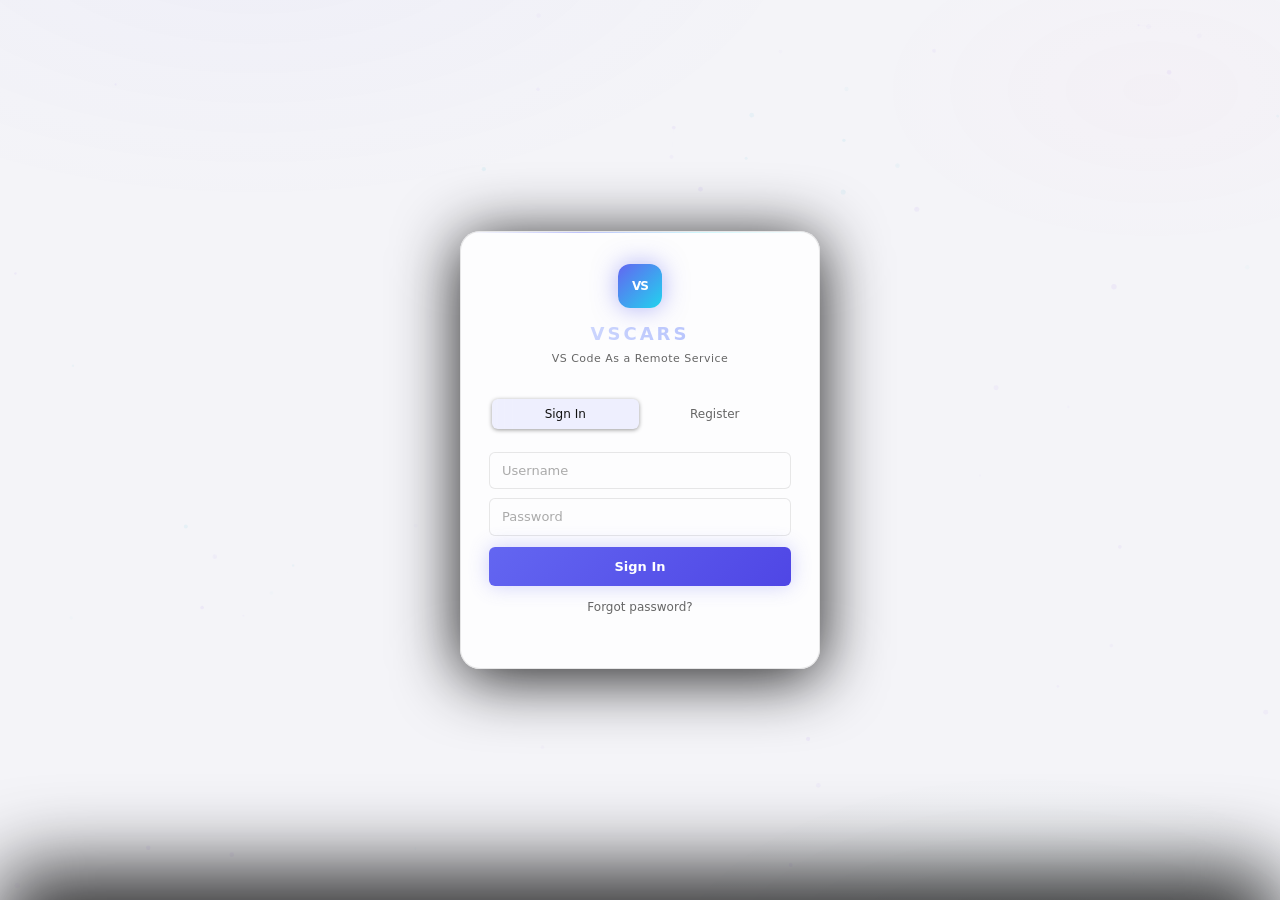
==== commit 014307c0: "VSCars As of now commit" ====
--- a/static/index.html
+++ b/static/index.html
@@ -69,6 +69,9 @@
     <input type="password" id="register-confirm"  placeholder="Confirm password" autocomplete="new-password">
     <button onclick="register()" class="btn-primary">Create Account</button>
     <p class="error-msg" id="register-error"></p>
+    <p class="muted sm" style="margin-top:10px;text-align:center">
+      Need machine access setup first? <a href="/setup" target="_blank" rel="noopener" class="auth-link">Open Setup Guide</a>
+    </p>
   </div>
 
 </div>
@@ -98,12 +101,16 @@
       style="font-size:15px">⊞</button>
     <button class="nav-item" data-view="conversations" title="Chat"
       style="font-size:14px">⊘</button>
+    <button class="nav-item" data-view="agent-inbox" title="Agent Inbox"
+      style="font-size:14px">✉</button>
     <button class="nav-item" data-view="activity"      title="Logs"
       style="font-family:var(--mono);font-size:12px;font-weight:700">≣</button>
 
     <div class="actbar-spacer"></div>
     <div class="actbar-divider"></div>
 
+    <button class="nav-item" data-view="machines" title="My Machines"
+      style="font-size:15px">⬡</button>
     <button class="nav-item" data-view="settings" title="Settings"
       style="font-size:15px">⊛</button>
     <button class="nav-item" data-view="billing"  title="Plan"
@@ -193,10 +200,10 @@
                 <span class="ac-name">Git Panel</span>
                 <span class="ac-sub">Stage &amp; commit</span>
               </button>
-              <button onclick="quickCopilotAgent()" class="action-card">
+              <button onclick="quickAskAgent()" class="action-card">
                 <span class="ac-icon">⬡</span>
-                <span class="ac-name">Copilot Agent</span>
-                <span class="ac-sub">Vibe to code</span>
+                <span class="ac-name">Ask Agent</span>
+                <span class="ac-sub">Copilot / Claude / Codex</span>
               </button>
               <button onclick="quickRun()" class="action-card">
                 <span class="ac-icon">▶</span>
@@ -390,6 +397,31 @@
         <div id="conversations-list" class="conv-list"></div>
       </div>
 
+      <!-- ─── AGENT INBOX ─── -->
+      <div id="agent-inbox-view" class="view">
+        <div class="view-head">
+          <h2>Agent Inbox</h2>
+          <div class="view-actions">
+            <button onclick="loadAgentInbox()" class="btn-sm">↻ Refresh</button>
+            <button onclick="switchView('settings')" class="btn-sm">Sessions</button>
+          </div>
+        </div>
+        <div style="display:grid;grid-template-columns:320px 1fr;gap:12px;min-height:58vh">
+          <div style="background:var(--g2);border:1px solid var(--b1);border-radius:12px;padding:10px;overflow:auto">
+            <div class="muted sm" style="margin-bottom:8px">Previous sessions</div>
+            <div id="agent-inbox-list"><p class="muted sm">Loading…</p></div>
+          </div>
+          <div style="background:var(--g2);border:1px solid var(--b1);border-radius:12px;padding:10px;display:flex;flex-direction:column;gap:10px;min-height:0">
+            <div id="agent-inbox-header" class="muted sm">Select a session from the left to continue.</div>
+            <div id="agent-inbox-thread" style="flex:1;overflow:auto;display:flex;flex-direction:column;gap:8px"></div>
+            <div style="display:flex;gap:8px">
+              <textarea id="agent-inbox-input" placeholder="Continue this session..." rows="3" style="flex:1"></textarea>
+              <button onclick="sendAgentInboxMessage()" class="btn-sm btn-accent" style="align-self:flex-end">Send</button>
+            </div>
+          </div>
+        </div>
+      </div>
+
       <!-- ─── ACTIVITY ─── -->
       <div id="activity-view" class="view">
         <div class="view-head">
@@ -436,6 +468,23 @@
           </section>
 
           <section class="s-group">
+            <h3>Agent Sessions</h3>
+            <p class="muted sm">Persistent AI context threads for Ask Agent. Reuse across tabs and requests.</p>
+            <div class="s-row" style="margin-top:8px">
+              <input type="text" id="new-agent-session-name" placeholder="Session name (e.g. Backend Refactor)">
+              <select id="new-agent-session-agent" style="max-width:150px">
+                <option value="copilot">Copilot</option>
+                <option value="claude">Claude</option>
+                <option value="codex">Codex</option>
+              </select>
+              <input type="text" id="new-agent-session-model" placeholder="Model (optional)" style="max-width:200px">
+              <button onclick="createAgentSession()" class="btn-sm">+ New</button>
+            </div>
+            <div id="agent-sessions-list" style="margin-top:10px"><p class="muted sm">Loading…</p></div>
+            <button onclick="loadAgentSessions()" class="btn-sm" style="margin-top:8px">↻ Refresh</button>
+          </section>
+
+          <section class="s-group">
             <h3>Appearance</h3>
             <div class="s-chips">
               <button onclick="setTheme('dark')"  class="chip" id="chip-dark">Dark</button>
@@ -444,6 +493,46 @@
             </div>
           </section>
 
+          <section class="s-group">
+            <h3>Trust &amp; Safety</h3>
+            <p class="muted sm">Policy controls for command safety, approvals, and emergency stop.</p>
+            <div class="s-row" style="margin-top:8px">
+              <label class="muted sm" style="min-width:80px;display:flex;align-items:center">Profile</label>
+              <select id="trust-profile-select" style="flex:1">
+                <option value="safe">Safe</option>
+                <option value="balanced">Balanced</option>
+                <option value="power">Power</option>
+              </select>
+            </div>
+            <div style="margin-top:8px;display:grid;gap:8px">
+              <label class="muted sm"><input type="checkbox" id="trust-require-approval"> Require approval for sensitive actions</label>
+              <label class="muted sm"><input type="checkbox" id="trust-block-destructive"> Block destructive command patterns</label>
+              <label class="muted sm"><input type="checkbox" id="trust-allow-network"> Allow network commands (curl, wget, ssh)</label>
+              <label class="muted sm"><input type="checkbox" id="trust-kill-switch"> Emergency kill switch (blocks agent execution)</label>
+            </div>
+            <div style="margin-top:8px">
+              <label class="muted sm">Allowed command prefixes (optional, comma/newline)</label>
+              <textarea id="trust-allow-prefixes" rows="2" placeholder="npm run, python, pytest" style="width:100%;margin-top:6px"></textarea>
+            </div>
+            <div class="s-row" style="margin-top:8px">
+              <button onclick="saveTrustPolicy()" class="btn-sm">Save Trust Policy</button>
+              <button onclick="loadTrustPolicy()" class="btn-sm">Reload</button>
+            </div>
+            <p class="muted sm" id="trust-policy-status" style="margin-top:8px"></p>
+          </section>
+
+          <section class="s-group">
+            <h3>Pending Approvals</h3>
+            <p class="muted sm">Sensitive actions wait here until approved or rejected.</p>
+            <div id="trust-approvals-list" style="margin-top:8px"><p class="muted sm">Loading…</p></div>
+          </section>
+
+          <section class="s-group">
+            <h3>Trust Audit</h3>
+            <p class="muted sm">Recent executions, blocked actions, and approval events.</p>
+            <div id="trust-audit-list" style="margin-top:8px"><p class="muted sm">Loading…</p></div>
+          </section>
+
           <section class="s-group" id="admin-mobile-link" style="display:none">
             <h3>Admin</h3>
             <button onclick="switchView('admin')" class="btn-sm">Open Admin Panel</button>
@@ -458,6 +547,27 @@
         </div>
       </div>
 
+      <!-- ─── MACHINES ─── -->
+      <div id="machines-view" class="view">
+        <div class="view-head"><h2>My Machines</h2></div>
+        <div style="max-width:560px;padding:0 4px">
+          <p style="font-size:12px;color:var(--t2);margin-bottom:14px">
+            Pro+ users connect their own laptop. Tool calls (files, terminal, git) are executed
+            on <strong>your machine</strong>, not the server.
+          </p>
+          <div style="background:var(--g2);border:1px solid var(--b1);border-radius:10px;padding:14px 16px;margin-bottom:16px">
+            <div style="font-size:12px;font-weight:600;color:var(--t1);margin-bottom:8px">Quick setup</div>
+            <code style="font-size:11px;color:var(--t2);display:block;line-height:1.8">
+              curl -fsSL &quot;https://your-domain/static/install-connector.sh&quot; | bash<br>
+              vscars init<br>
+              vscars start
+            </code>
+            <p class="muted sm" style="margin-top:8px">Need step-by-step? <a href="/setup" target="_blank" rel="noopener">Open Setup Guide</a></p>
+          </div>
+          <div id="machines-list"></div>
+        </div>
+      </div>
+
       <!-- ─── BILLING ─── -->
       <div id="billing-view" class="view">
         <div class="view-head"><h2>Plan &amp; Billing</h2></div>
@@ -465,13 +575,42 @@
         <div id="billing-status-bar" style="display:none">
           <div class="bsb-top">
             <span id="bsb-plan-label" class="bsb-plan">Free</span>
-            <span id="bsb-calls-label" class="bsb-calls">0 / 20 calls today</span>
+            <span id="bsb-calls-label" class="bsb-calls">0 / 50 calls today</span>
           </div>
           <div class="usage-track"><div id="usage-fill" class="usage-fill" style="width:0%"></div></div>
         </div>
 
         <!-- Rendered by _renderPricingCards() in script.js -->
         <div id="pricing-cards" class="pricing-grid"></div>
+
+        <!-- CLI API KEY SECTION -->
+        <div class="s-group" id="api-key-section" style="max-width:480px;display:none">
+          <h3>CLI API Key</h3>
+          <p class="muted sm" style="margin-bottom:10px">Use this key with <code>vscars init</code> to connect your machine.</p>
+          <div id="api-key-display" style="display:none;margin-bottom:10px">
+            <div style="display:flex;align-items:center;gap:8px">
+              <input type="text" id="api-key-value" readonly style="flex:1;font-family:var(--mono);font-size:12px;background:var(--g2);border:1px solid var(--b1);border-radius:8px;padding:8px 10px;color:var(--t1)" value="">
+              <button onclick="copyApiKey()" style="background:var(--g3);border:1px solid var(--b1);border-radius:8px;padding:8px 12px;color:var(--t1);cursor:pointer;font-size:12px">Copy</button>
+            </div>
+            <p class="muted sm" style="margin-top:6px;color:#f87171">⚠ Save this key — it won't be shown again after you close this page.</p>
+          </div>
+          <div id="api-key-has-key" style="display:none;margin-bottom:10px">
+            <p style="font-size:13px;color:var(--t2)">✅ API key is set. Regenerate to get a new one (this will disconnect existing machines).</p>
+          </div>
+          <div id="api-key-no-key" style="display:none;margin-bottom:10px">
+            <p style="font-size:13px;color:var(--t2)">No API key yet. Generate one to use the vscars CLI.</p>
+          </div>
+          <button onclick="generateApiKey()" id="api-key-btn" style="background:var(--a);color:#000;border:none;border-radius:8px;padding:9px 18px;font-size:13px;font-weight:600;cursor:pointer">Generate API Key</button>
+          <div style="margin-top:14px;background:var(--g2);border:1px solid var(--b1);border-radius:10px;padding:12px 14px">
+            <div style="font-size:11px;font-weight:600;color:var(--t2);margin-bottom:6px">Install on your machine</div>
+            <code style="font-size:11px;color:var(--t1);line-height:2;display:block">
+              curl -fsSL &quot;https://your-domain/static/install-connector.sh&quot; | bash<br>
+              vscars init<br>
+              vscars start
+            </code>
+            <p class="muted sm" style="margin-top:8px">Replace <code>https://your-domain</code> with your VSCARS URL.</p>
+          </div>
+        </div>
 
         <div class="s-group" id="license-section" style="max-width:480px">
           <h3>Activate License Key</h3>
@@ -546,7 +685,9 @@
     <button class="mob-drawer-item nav-item" data-view="workflows">⬡<span>Workflows</span></button>
     <button class="mob-drawer-item nav-item" data-view="file-browser">⊞<span>Files</span></button>
     <button class="mob-drawer-item nav-item" data-view="conversations">⊘<span>AI Chat</span></button>
+    <button class="mob-drawer-item nav-item" data-view="agent-inbox">✉<span>Agent Inbox</span></button>
     <button class="mob-drawer-item nav-item" data-view="activity">≣<span>Activity</span></button>
+    <button class="mob-drawer-item nav-item" data-view="machines">⬡<span>Machines</span></button>
     <button class="mob-drawer-item nav-item" data-view="settings">⊛<span>Settings</span></button>
     <button class="mob-drawer-item nav-item" data-view="billing">◬<span>Plan</span></button>
   </div>
@@ -611,6 +752,21 @@
   </div>
 </div>
 
-<script src="/static/script.js?v=14.9"></script>
+<!-- ── RESET PASSWORD MODAL ── -->
+<div id="reset-modal" class="modal-overlay" style="display:none" onclick="if(event.target===this)closeResetModal()">
+  <div class="modal" style="max-width:380px">
+    <div class="modal-title">Reset Password</div>
+    <p class="muted sm" style="margin-bottom:12px">Enter your new password.</p>
+    <input type="password" id="reset-new-password" placeholder="New password" autocomplete="new-password">
+    <input type="password" id="reset-confirm-password" placeholder="Confirm password" autocomplete="new-password" style="margin-top:8px">
+    <div style="display:flex;gap:8px;margin-top:12px">
+      <button onclick="submitResetPassword()" class="btn-primary" style="flex:1">Update</button>
+      <button onclick="closeResetModal()" class="btn-secondary">Cancel</button>
+    </div>
+    <p id="reset-status" class="sm" style="margin-top:10px;color:var(--t2)"></p>
+  </div>
+</div>
+
+<script src="/static/script.js?v=15.9"></script>
 </body>
 </html>
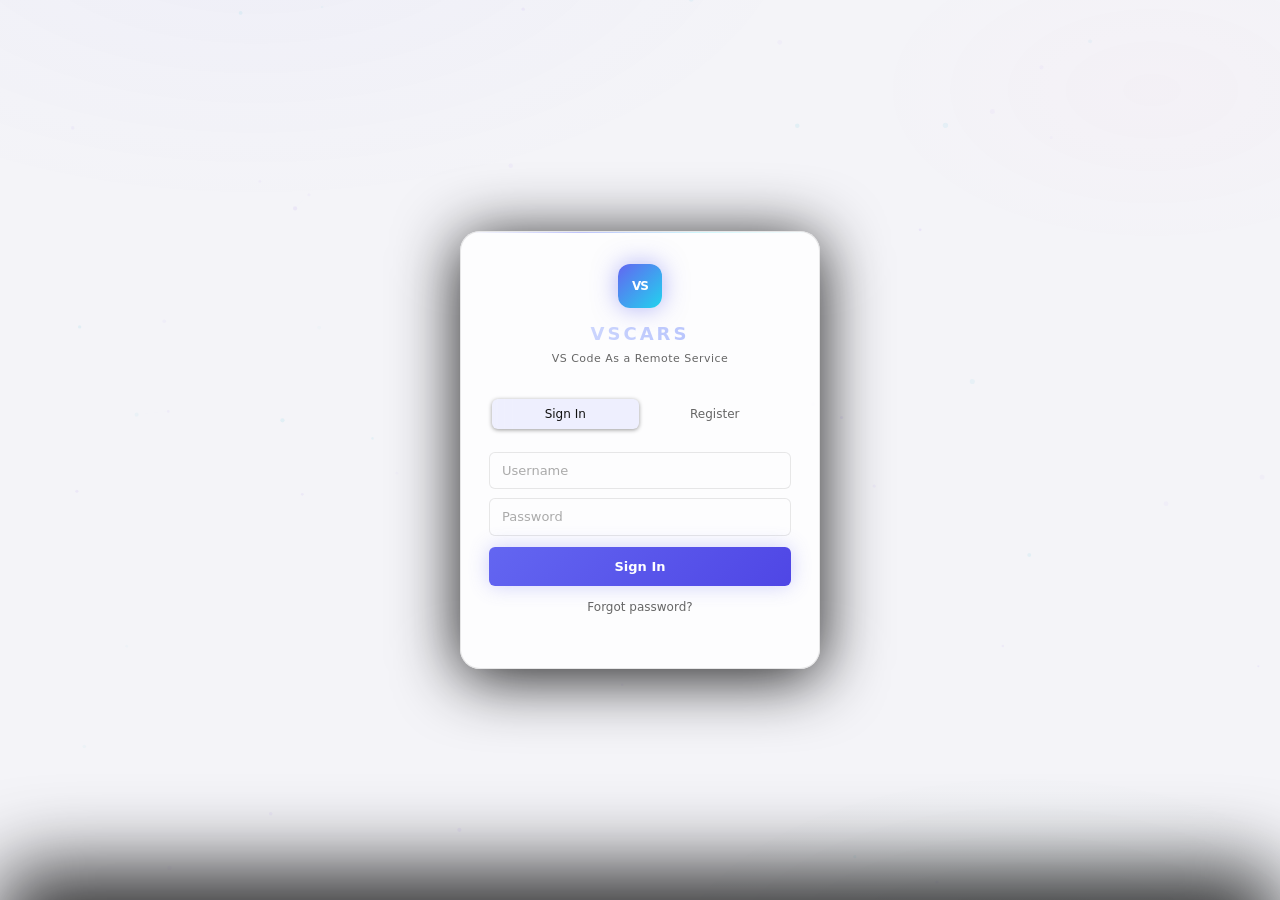
==== commit 8243aafe: "Stable Scrum UI VSCars As of now commit" ====
--- a/static/index.html
+++ b/static/index.html
@@ -89,6 +89,8 @@
 
     <button class="nav-item active" data-view="dashboard" title="Home"
       style="font-size:17px">⌘</button>
+    <button class="nav-item" data-view="scrum"         title="Scrum"
+      style="font-size:14px">☰</button>
     <button class="nav-item" data-view="ideas"         title="Ideas"
       style="font-size:14px;font-weight:700;letter-spacing:-1px">◈</button>
     <button class="nav-item" data-view="git"           title="Git"
@@ -194,6 +196,11 @@
                 <span class="ac-icon">✦</span>
                 <span class="ac-name">Capture Idea</span>
                 <span class="ac-sub">Idea Vault</span>
+              </button>
+              <button onclick="switchView('scrum')" class="action-card">
+                <span class="ac-icon">☰</span>
+                <span class="ac-name">Scrum Board</span>
+                <span class="ac-sub">Bugs, stories, tasks</span>
               </button>
               <button onclick="switchView('git')" class="action-card">
                 <span class="ac-icon">⎇</span>
@@ -262,6 +269,90 @@
         </div>
       </div>
 
+      <!-- ─── SCRUM ─── -->
+      <div id="scrum-view" class="view">
+        <div class="view-head">
+          <h2>Scrum Dashboard</h2>
+          <div class="view-actions">
+            <button onclick="loadScrumBoard()" class="btn-sm">↻ Refresh</button>
+          </div>
+        </div>
+        <div class="scrum-layout">
+          <div class="scrum-columns">
+            <section class="scrum-column">
+              <div class="scrum-column-head">Bugs</div>
+              <div id="scrum-bugs-list" class="scrum-list"><p class="placeholder">Loading…</p></div>
+            </section>
+            <section class="scrum-column">
+              <div class="scrum-column-head">Stories</div>
+              <div id="scrum-stories-list" class="scrum-list"><p class="placeholder">Loading…</p></div>
+            </section>
+            <section class="scrum-column">
+              <div class="scrum-column-head">Tasks</div>
+              <div id="scrum-tasks-list" class="scrum-list"><p class="placeholder">Loading…</p></div>
+            </section>
+          </div>
+          <aside class="s-group">
+            <div class="scrum-runner-panel">
+              <div class="scrum-runner-head">
+                <div>
+                  <h3 style="margin:0">Autonomous Mode</h3>
+                  <p class="muted sm" style="margin:6px 0 0">Safer runner for non-VSCARS projects. It needs an explicit target path and blocks self-work by default.</p>
+                </div>
+                <span id="scrum-runner-pill" class="scrum-runner-pill idle">Idle</span>
+              </div>
+              <div id="scrum-runner-summary" class="scrum-runner-summary">Loading autonomous status…</div>
+              <input type="text" id="scrum-runner-project-path" placeholder="/absolute/path/to/another/project" style="margin-bottom:8px">
+              <select id="scrum-runner-allow-tools" style="margin-bottom:8px">
+                <option value="read" selected>Read-only tools</option>
+                <option value="edit">Read + edit tools</option>
+                <option value="all">All tools</option>
+              </select>
+              <label class="scrum-runner-toggle">
+                <input type="checkbox" id="scrum-runner-allow-self-work">
+                <span>Allow work on VSCARS itself</span>
+              </label>
+              <div class="scrum-runner-actions">
+                <button id="scrum-runner-start-btn" onclick="startScrumRunner()" class="btn-sm btn-accent">Start</button>
+                <button id="scrum-runner-stop-btn" onclick="stopScrumRunner()" class="btn-sm btn-danger">Stop</button>
+              </div>
+              <div id="scrum-runner-current" class="scrum-runner-current muted sm"></div>
+            </div>
+            <h3>New Item</h3>
+            <select id="scrum-type-input" style="margin-bottom:8px">
+              <option value="story">Story</option>
+              <option value="task">Task</option>
+              <option value="bug">Bug</option>
+            </select>
+            <input type="text" id="scrum-title-input" placeholder="Title" style="margin-bottom:8px">
+            <textarea id="scrum-desc-input" rows="4" placeholder="Description" style="margin-bottom:8px"></textarea>
+            <div style="display:grid;grid-template-columns:1fr 1fr;gap:8px;margin-bottom:8px">
+              <select id="scrum-status-input">
+                <option value="backlog">Backlog</option>
+                <option value="todo" selected>Todo</option>
+                <option value="in_progress">In Progress</option>
+                <option value="review">Review</option>
+                <option value="done">Done</option>
+              </select>
+              <select id="scrum-priority-input">
+                <option value="low">Low</option>
+                <option value="medium" selected>Medium</option>
+                <option value="high">High</option>
+                <option value="critical">Critical</option>
+              </select>
+            </div>
+            <div style="display:grid;grid-template-columns:1fr 1fr;gap:8px;margin-bottom:8px">
+              <select id="scrum-parent-story-input">
+                <option value="">No parent story</option>
+              </select>
+              <input type="number" id="scrum-points-input" min="1" placeholder="Points">
+            </div>
+            <input type="text" id="scrum-tags-input" placeholder="tags, comma separated" style="margin-bottom:12px">
+            <button onclick="saveScrumItem()" class="btn-sm btn-accent" style="width:100%;padding:8px 0">Create Item</button>
+          </aside>
+        </div>
+      </div>
+
       <!-- ─── IDEAS ─── -->
       <div id="ideas-view" class="view">
         <div class="view-head">
--- a/static/style.css
+++ b/static/style.css
@@ -80,6 +80,35 @@
 input,textarea,select{font:inherit}
 a{color:var(--a);text-decoration:none}
 a:hover{opacity:0.8}
+
+.scrum-layout{display:grid;grid-template-columns:minmax(0,1.8fr) minmax(280px,.9fr);gap:20px;align-items:start}
+.scrum-columns{display:grid;grid-template-columns:repeat(3,minmax(0,1fr));gap:14px}
+.scrum-column{background:rgba(255,255,255,.03);border:1px solid rgba(255,255,255,.08);border-radius:16px;min-height:420px;overflow:hidden}
+.scrum-column-head{padding:12px 14px;font-size:12px;font-weight:700;color:var(--t1);text-transform:uppercase;letter-spacing:.8px;border-bottom:1px solid rgba(255,255,255,.06);background:rgba(255,255,255,.02)}
+.scrum-list{padding:12px;display:flex;flex-direction:column;gap:10px}
+.scrum-card{border:1px solid rgba(255,255,255,.08);background:rgba(255,255,255,.028);border-radius:14px;padding:12px}
+.scrum-card-head{display:flex;justify-content:space-between;gap:8px;align-items:flex-start;margin-bottom:6px}
+.scrum-card-title{font-size:14px;font-weight:700;color:var(--t1);line-height:1.35}
+.scrum-chip{display:inline-flex;align-items:center;justify-content:center;font-size:10px;font-weight:700;letter-spacing:.5px;text-transform:uppercase;padding:4px 8px;border-radius:999px;border:1px solid rgba(255,255,255,.1);color:var(--t2)}
+.scrum-chip.bug{color:#fca5a5;border-color:rgba(248,113,113,.25);background:rgba(127,29,29,.18)}
+.scrum-chip.story{color:#93c5fd;border-color:rgba(96,165,250,.25);background:rgba(30,58,138,.18)}
+.scrum-chip.task{color:#86efac;border-color:rgba(74,222,128,.25);background:rgba(20,83,45,.18)}
+.scrum-meta{font-size:11px;color:var(--t2);margin-bottom:8px}
+.scrum-desc{font-size:12px;color:var(--t2);line-height:1.5;white-space:pre-wrap;margin-bottom:10px}
+.scrum-controls{display:grid;grid-template-columns:1fr auto;gap:8px;align-items:center}
+.scrum-controls select{margin:0}
+.scrum-runner-panel{margin-bottom:16px;border:1px solid rgba(255,255,255,.08);background:rgba(255,255,255,.03);border-radius:16px;padding:14px}
+.scrum-runner-head{display:flex;justify-content:space-between;gap:10px;align-items:flex-start;margin-bottom:12px}
+.scrum-runner-pill{display:inline-flex;align-items:center;justify-content:center;min-width:78px;padding:5px 10px;border-radius:999px;font-size:11px;font-weight:700;letter-spacing:.4px;text-transform:uppercase;border:1px solid rgba(255,255,255,.12)}
+.scrum-runner-pill.running{color:#86efac;background:rgba(20,83,45,.22);border-color:rgba(74,222,128,.25)}
+.scrum-runner-pill.stopping{color:#fcd34d;background:rgba(120,53,15,.24);border-color:rgba(251,191,36,.28)}
+.scrum-runner-pill.blocked{color:#fca5a5;background:rgba(127,29,29,.2);border-color:rgba(248,113,113,.25)}
+.scrum-runner-pill.idle{color:var(--t2);background:rgba(255,255,255,.05)}
+.scrum-runner-summary{font-size:12px;line-height:1.5;color:var(--t2);margin-bottom:10px}
+.scrum-runner-toggle{display:flex;gap:8px;align-items:center;font-size:12px;color:var(--t2);margin-bottom:10px}
+.scrum-runner-toggle input{accent-color:var(--a)}
+.scrum-runner-actions{display:grid;grid-template-columns:1fr 1fr;gap:8px}
+.scrum-runner-current{margin-top:10px;line-height:1.5}
 
 /* ── APP BACKGROUND — aurora layers ──────────────────────────── */
 body::before {
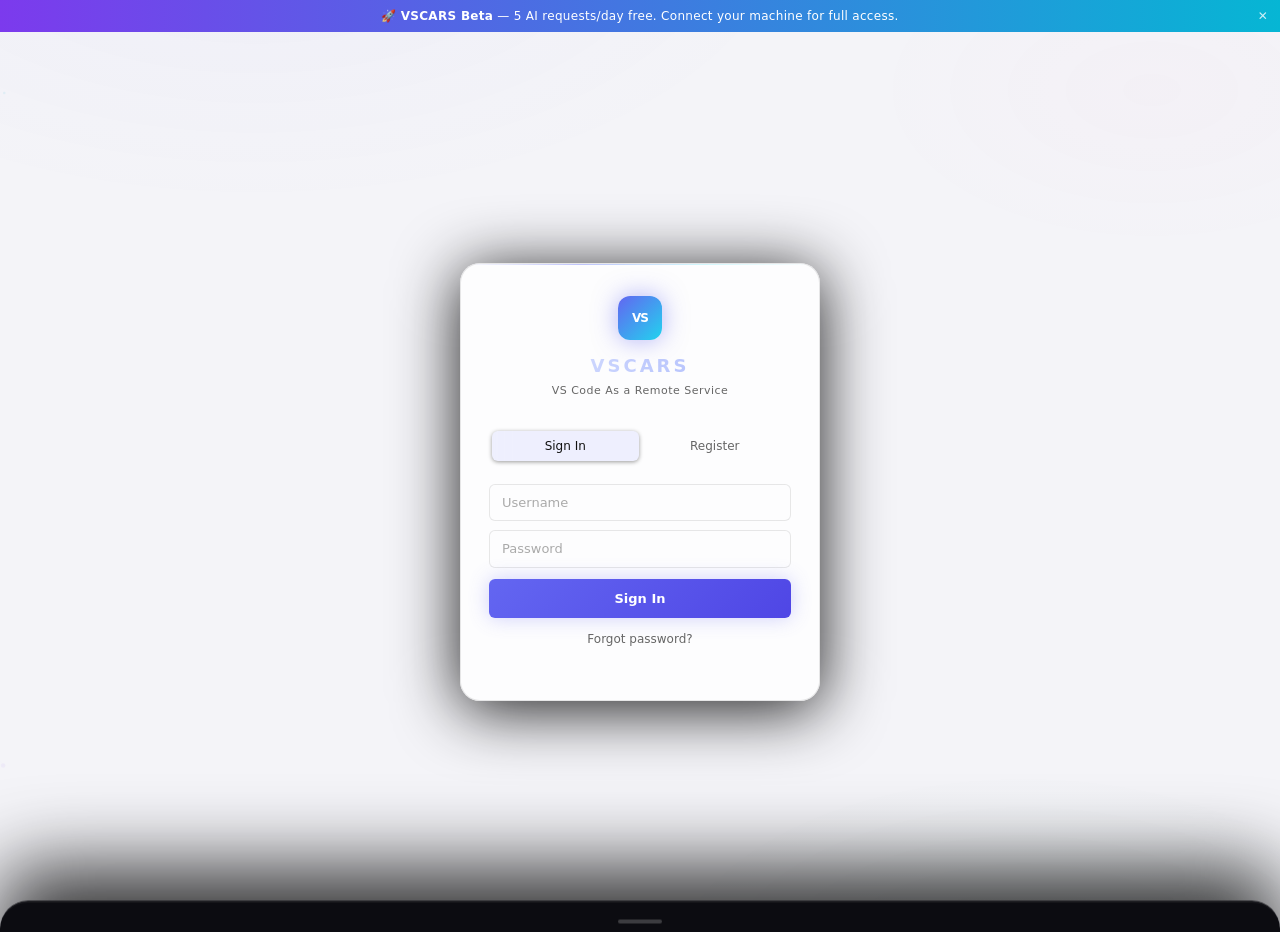
==== commit 1747fca1: "Deployment Pipeline for VSCARS" ====
--- a/static/index.html
+++ b/static/index.html
@@ -12,6 +12,10 @@
 <link rel="stylesheet" href="/static/style.css?v=14.9">
 </head>
 <body>
+<div id="beta-banner" style="background:linear-gradient(90deg,#7c3aed,#06b6d4);color:#fff;text-align:center;padding:7px 16px;font-size:12px;font-weight:500;letter-spacing:0.3px;position:relative;z-index:999;">
+  🚀 <strong>VSCARS Beta</strong> — 5 AI requests/day free. Connect your machine for full access.
+  <span onclick="document.getElementById('beta-banner').style.display='none'" style="position:absolute;right:12px;top:50%;transform:translateY(-50%);cursor:pointer;opacity:0.8;">✕</span>
+</div>
 <canvas id="vscars-canvas"></canvas>
 <div id="app">
 
@@ -87,9 +91,9 @@
   <nav class="actbar">
     <div class="actbar-logo">VS</div>
 
-    <button class="nav-item active" data-view="dashboard" title="Home"
+    <button class="nav-item" data-view="dashboard" title="Home"
       style="font-size:17px">⌘</button>
-    <button class="nav-item" data-view="scrum"         title="Scrum"
+    <button class="nav-item active" data-view="scrum"         title="Scrum"
       style="font-size:14px">☰</button>
     <button class="nav-item" data-view="ideas"         title="Ideas"
       style="font-size:14px;font-weight:700;letter-spacing:-1px">◈</button>
@@ -144,7 +148,7 @@
     <div class="views">
 
       <!-- ─── DASHBOARD ─── -->
-      <div id="dashboard-view" class="view active">
+      <div id="dashboard-view" class="view">
 
         <!-- Status strip -->
         <div class="status-strip">
@@ -270,7 +274,7 @@
       </div>
 
       <!-- ─── SCRUM ─── -->
-      <div id="scrum-view" class="view">
+      <div id="scrum-view" class="view active">
         <div class="view-head">
           <h2>Scrum Dashboard</h2>
           <div class="view-actions">
@@ -293,6 +297,24 @@
             </section>
           </div>
           <aside class="s-group">
+            <h3>Core Workspace</h3>
+            <div style="display:grid;grid-template-columns:1fr 1fr;gap:8px;margin-bottom:14px">
+              <button onclick="switchView('tools')" class="btn-sm">Terminal</button>
+              <button onclick="switchView('file-browser')" class="btn-sm">Files</button>
+              <button onclick="switchView('conversations')" class="btn-sm">AI Chat</button>
+              <button onclick="switchView('git')" class="btn-sm">Git</button>
+              <button onclick="switchView('machines')" class="btn-sm">Machines</button>
+              <button onclick="switchView('settings')" class="btn-sm">Settings</button>
+            </div>
+
+            <h3>Secondary Features</h3>
+            <div style="display:grid;grid-template-columns:1fr 1fr;gap:8px;margin-bottom:14px">
+              <button onclick="switchView('ideas')" class="btn-sm">Ideas</button>
+              <button onclick="switchView('workflows')" class="btn-sm">Workflows</button>
+              <button onclick="switchView('activity')" class="btn-sm">Activity</button>
+              <button onclick="switchView('agent-inbox')" class="btn-sm">Agent Inbox</button>
+            </div>
+
             <div class="scrum-runner-panel">
               <div class="scrum-runner-head">
                 <div>
@@ -643,13 +665,13 @@
         <div class="view-head"><h2>My Machines</h2></div>
         <div style="max-width:560px;padding:0 4px">
           <p style="font-size:12px;color:var(--t2);margin-bottom:14px">
-            Pro+ users connect their own laptop. Tool calls (files, terminal, git) are executed
-            on <strong>your machine</strong>, not the server.
+            Connect your machine via the VSCARS CLI. Tool calls (files, terminal, git) run
+            on <strong>your machine</strong> — the server is just a relay.
           </p>
           <div style="background:var(--g2);border:1px solid var(--b1);border-radius:10px;padding:14px 16px;margin-bottom:16px">
             <div style="font-size:12px;font-weight:600;color:var(--t1);margin-bottom:8px">Quick setup</div>
-            <code style="font-size:11px;color:var(--t2);display:block;line-height:1.8">
-              curl -fsSL &quot;https://your-domain/static/install-connector.sh&quot; | bash<br>
+            <code id="machines-install-cmd" style="font-size:11px;color:var(--t2);display:block;line-height:1.8">
+              curl -fsSL "…/static/install-connector.sh" | bash<br>
               vscars init<br>
               vscars start
             </code>
@@ -694,12 +716,11 @@
           <button onclick="generateApiKey()" id="api-key-btn" style="background:var(--a);color:#000;border:none;border-radius:8px;padding:9px 18px;font-size:13px;font-weight:600;cursor:pointer">Generate API Key</button>
           <div style="margin-top:14px;background:var(--g2);border:1px solid var(--b1);border-radius:10px;padding:12px 14px">
             <div style="font-size:11px;font-weight:600;color:var(--t2);margin-bottom:6px">Install on your machine</div>
-            <code style="font-size:11px;color:var(--t1);line-height:2;display:block">
-              curl -fsSL &quot;https://your-domain/static/install-connector.sh&quot; | bash<br>
+            <code id="billing-install-cmd" style="font-size:11px;color:var(--t1);line-height:2;display:block">
+              curl -fsSL "…/static/install-connector.sh" | bash<br>
               vscars init<br>
               vscars start
             </code>
-            <p class="muted sm" style="margin-top:8px">Replace <code>https://your-domain</code> with your VSCARS URL.</p>
           </div>
         </div>
 
@@ -770,6 +791,7 @@
 
   <div class="mob-drawer-grid">
     <button class="mob-drawer-item nav-item" data-view="dashboard">⌘<span>Home</span></button>
+    <button class="mob-drawer-item nav-item" data-view="scrum">☰<span>Scrum</span></button>
     <button class="mob-drawer-item nav-item" data-view="ideas">✦<span>Ideas</span></button>
     <button class="mob-drawer-item nav-item" data-view="git">⎇<span>Git</span></button>
     <button class="mob-drawer-item nav-item" data-view="tools">›_<span>Terminal</span></button>
@@ -833,13 +855,40 @@
 
 <!-- ── ONBOARDING MODAL ── -->
 <div id="onboarding-modal" class="modal-overlay" style="display:none">
-  <div class="modal onboarding-body">
-    <div style="font-size:32px;margin-bottom:12px">⌘</div>
-    <div class="modal-title">Welcome to VSCARS</div>
-    <div class="onboarding-step"><strong>1.</strong> Set your workspace path in Settings → Workspace</div>
-    <div class="onboarding-step"><strong>2.</strong> Add your GitHub token to unlock Copilot & AI commits</div>
-    <div class="onboarding-step"><strong>3.</strong> Use Idea Vault to capture thoughts before they vanish</div>
-    <button onclick="finishOnboarding()" class="btn-primary" style="margin-top:8px">Get Started</button>
+  <div class="modal onboarding-body" style="max-width:420px;text-align:center;padding:28px 24px">
+    <div style="font-size:36px;margin-bottom:8px">🚀</div>
+    <div class="modal-title" style="font-size:20px;margin-bottom:4px">Welcome to VSCARS Beta</div>
+    <p style="font-size:13px;color:var(--t2);margin-bottom:20px;line-height:1.5">Your dev machine in your pocket. Here's what you can do right now:</p>
+
+    <div style="text-align:left;display:flex;flex-direction:column;gap:12px;margin-bottom:24px">
+      <div style="background:var(--g2);border-radius:10px;padding:12px 14px;display:flex;align-items:flex-start;gap:12px">
+        <span style="font-size:20px">🤖</span>
+        <div>
+          <div style="font-size:13px;font-weight:600;color:var(--t1)">AI Chat — works now</div>
+          <div style="font-size:12px;color:var(--t2);margin-top:2px">Ask anything. Uses your API key or GitHub Copilot. 5 requests/day in beta.</div>
+        </div>
+      </div>
+      <div style="background:var(--g2);border-radius:10px;padding:12px 14px;display:flex;align-items:flex-start;gap:12px">
+        <span style="font-size:20px">🖥️</span>
+        <div>
+          <div style="font-size:13px;font-weight:600;color:var(--t1)">Files + Terminal + Git — needs your machine</div>
+          <div style="font-size:12px;color:var(--t2);margin-top:2px">Install the VSCARS CLI on your laptop. Takes 2 minutes. Everything else unlocks.</div>
+        </div>
+      </div>
+      <div style="background:var(--g2);border-radius:10px;padding:12px 14px;display:flex;align-items:flex-start;gap:12px">
+        <span style="font-size:20px">💡</span>
+        <div>
+          <div style="font-size:13px;font-weight:600;color:var(--t1)">Idea Vault — capture on the go</div>
+          <div style="font-size:12px;color:var(--t2);margin-top:2px">Jot down ideas from anywhere. No machine needed.</div>
+        </div>
+      </div>
+    </div>
+
+    <div style="display:flex;gap:10px;justify-content:center;flex-wrap:wrap">
+      <button onclick="obFinish(); quickChat();" class="btn-primary" style="padding:10px 20px;font-size:13px">Try AI Chat →</button>
+      <button onclick="obFinish(); switchView('settings');" style="background:var(--g2);color:var(--t2);border:none;border-radius:8px;padding:10px 20px;font-size:13px;cursor:pointer">Connect My Machine</button>
+    </div>
+    <button onclick="obFinish()" style="background:none;border:none;color:var(--muted);font-size:12px;cursor:pointer;margin-top:12px">Skip for now</button>
   </div>
 </div>
 
@@ -858,6 +907,17 @@
   </div>
 </div>
 
+<script>
+// Fill install commands with actual server origin
+(function(){
+  var o = window.location.origin;
+  var cmd = 'curl -fsSL "' + o + '/static/install-connector.sh" | bash\nvscars init\nvscars start';
+  ['machines-install-cmd','billing-install-cmd'].forEach(function(id){
+    var el = document.getElementById(id);
+    if(el) el.innerHTML = cmd.replace(/\n/g,'<br>');
+  });
+})();
+</script>
 <script src="/static/script.js?v=15.9"></script>
 </body>
 </html>
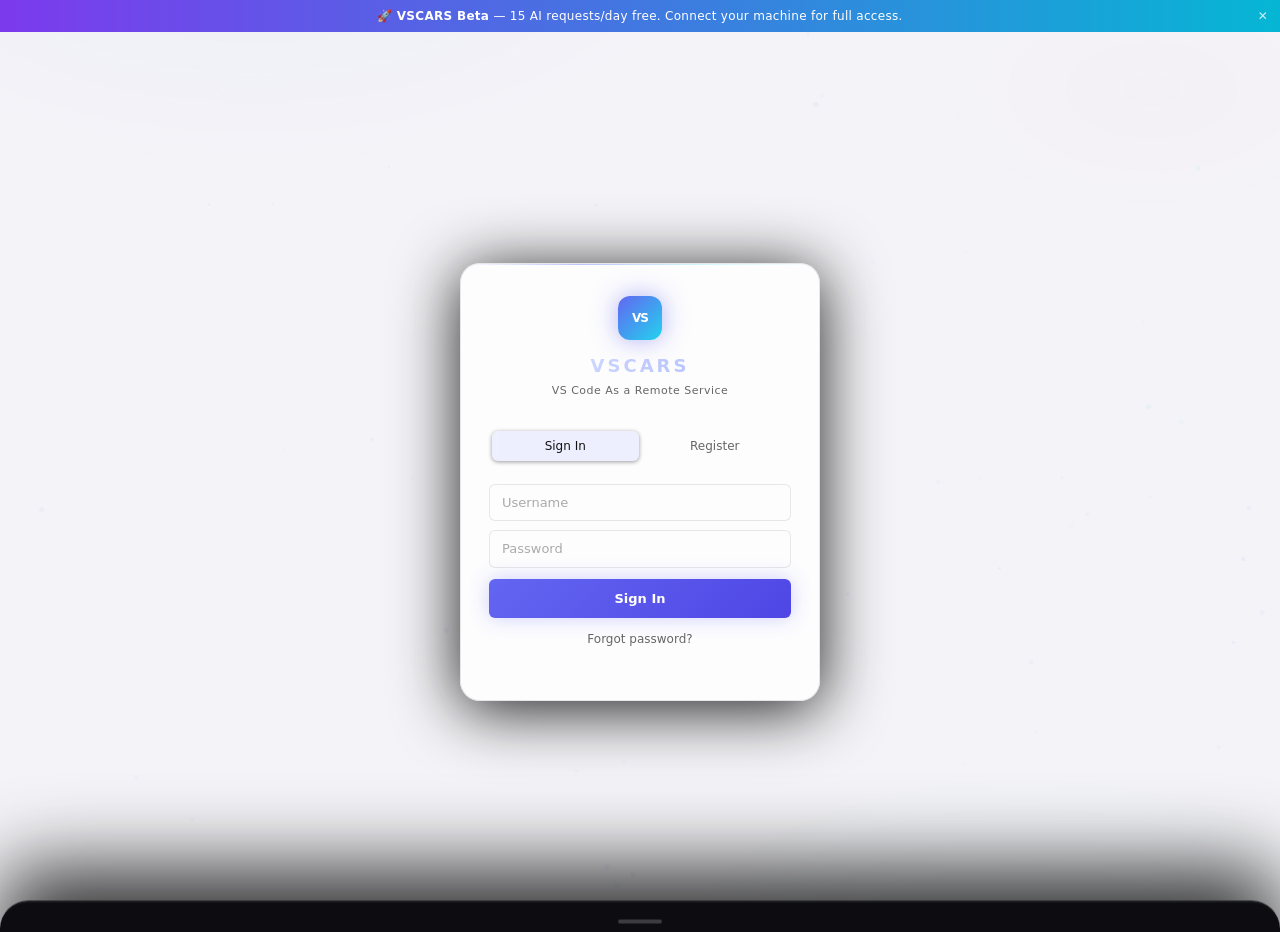
==== commit 6a0c595c: "first live for beta" ====
--- a/static/index.html
+++ b/static/index.html
@@ -13,7 +13,7 @@
 </head>
 <body>
 <div id="beta-banner" style="background:linear-gradient(90deg,#7c3aed,#06b6d4);color:#fff;text-align:center;padding:7px 16px;font-size:12px;font-weight:500;letter-spacing:0.3px;position:relative;z-index:999;">
-  🚀 <strong>VSCARS Beta</strong> — 5 AI requests/day free. Connect your machine for full access.
+  🚀 <strong>VSCARS Beta</strong> — 15 AI requests/day free. Connect your machine for full access.
   <span onclick="document.getElementById('beta-banner').style.display='none'" style="position:absolute;right:12px;top:50%;transform:translateY(-50%);cursor:pointer;opacity:0.8;">✕</span>
 </div>
 <canvas id="vscars-canvas"></canvas>
@@ -101,17 +101,12 @@
       style="font-family:var(--mono);font-size:13px;font-weight:700">⑂</button>
     <button class="nav-item" data-view="tools"         title="Terminal"
       style="font-family:var(--mono);font-size:12px;font-weight:700;letter-spacing:-1px">$_</button>
-    <button class="nav-item" data-view="workflows"     title="Workflows"
-      style="font-size:15px">⬡</button>
     <button class="nav-item" data-view="file-browser"  title="Files"
       style="font-size:15px">⊞</button>
     <button class="nav-item" data-view="conversations" title="Chat"
       style="font-size:14px">⊘</button>
     <button class="nav-item" data-view="agent-inbox" title="Agent Inbox"
       style="font-size:14px">✉</button>
-    <button class="nav-item" data-view="activity"      title="Logs"
-      style="font-family:var(--mono);font-size:12px;font-weight:700">≣</button>
-
     <div class="actbar-spacer"></div>
     <div class="actbar-divider"></div>
 
@@ -121,8 +116,6 @@
       style="font-size:15px">⊛</button>
     <button class="nav-item" data-view="billing"  title="Plan"
       style="font-size:14px">◬</button>
-    <button class="nav-item" id="admin-nav" data-view="admin" title="Admin"
-      style="font-size:14px">⊕</button>
 
     <div class="actbar-user">
       <div class="actbar-avatar" id="actbar-avatar" title="Signed in">?</div>
@@ -177,11 +170,6 @@
             <div class="brief-card-icon stat-icon">✦</div>
             <div class="stat-val brief-card-val" id="brief-ideas">—</div>
             <div class="stat-label brief-card-label">Ideas pending</div>
-          </div>
-          <div class="stat-card brief-card">
-            <div class="brief-card-icon stat-icon">⟳</div>
-            <div class="stat-val brief-card-val" id="brief-workflows">—</div>
-            <div class="stat-label brief-card-label">Saved workflows</div>
           </div>
           <div class="stat-card brief-card">
             <div class="brief-card-icon stat-icon">◇</div>
@@ -221,11 +209,6 @@
                 <span class="ac-name">Run Command</span>
                 <span class="ac-sub">Shell exec</span>
               </button>
-              <button onclick="switchView('workflows')" class="action-card">
-                <span class="ac-icon">⟳</span>
-                <span class="ac-name">Workflows</span>
-                <span class="ac-sub">One-tap scripts</span>
-              </button>
               <button onclick="quickChat()" class="action-card">
                 <span class="ac-icon">◎</span>
                 <span class="ac-name">AI Chat</span>
@@ -310,8 +293,6 @@
             <h3>Secondary Features</h3>
             <div style="display:grid;grid-template-columns:1fr 1fr;gap:8px;margin-bottom:14px">
               <button onclick="switchView('ideas')" class="btn-sm">Ideas</button>
-              <button onclick="switchView('workflows')" class="btn-sm">Workflows</button>
-              <button onclick="switchView('activity')" class="btn-sm">Activity</button>
               <button onclick="switchView('agent-inbox')" class="btn-sm">Agent Inbox</button>
             </div>
 
@@ -447,30 +428,6 @@
       </div>
 
       <!-- ─── WORKFLOWS ─── -->
-      <div id="workflows-view" class="view">
-        <div class="view-head">
-          <h2>Workflows</h2>
-        </div>
-        <div style="display:grid;grid-template-columns:1fr 260px;gap:20px;align-items:start">
-          <div id="workflows-list" class="workflow-list"></div>
-          <div class="s-group">
-            <h3>New Workflow</h3>
-            <input type="text" id="wf-name-input"  placeholder="Name"           style="margin-bottom:7px">
-            <input type="text" id="wf-cmd-input"   placeholder="Command"        style="margin-bottom:7px;font-family:var(--mono);font-size:12px">
-            <input type="text" id="wf-cwd-input"   placeholder="Working dir"    style="margin-bottom:7px;font-family:var(--mono);font-size:12px">
-            <select id="wf-icon-select" style="margin-bottom:12px">
-              <option value="▶">▶ Run</option>
-              <option value="🧪">🧪 Test</option>
-              <option value="📦">📦 Build</option>
-              <option value="🚀">🚀 Deploy</option>
-              <option value="🔧">🔧 Config</option>
-              <option value="🧹">🧹 Clean</option>
-              <option value="⚡">⚡ Fast</option>
-            </select>
-            <button onclick="saveWorkflow()" class="btn-sm btn-accent" style="width:100%;padding:8px 0">Save Workflow</button>
-          </div>
-        </div>
-      </div>
 
       <!-- ─── FILES ─── -->
       <div id="file-browser-view" class="view">
@@ -535,18 +492,13 @@
         </div>
       </div>
 
-      <!-- ─── ACTIVITY ─── -->
-      <div id="activity-view" class="view">
-        <div class="view-head">
-          <h2>Activity Log</h2>
-          <button onclick="loadActivityLog()" class="btn-sm">↻ Refresh</button>
-        </div>
-        <div id="activity-log" class="activity-list"><p class="muted sm">Loading…</p></div>
-      </div>
 
       <!-- ─── SETTINGS ─── -->
       <div id="settings-view" class="view">
         <div class="view-head"><h2>Settings</h2></div>
+        <div id="ai-not-configured-banner" style="display:none;background:var(--warn,#7c5a00);color:#fff;padding:10px 16px;border-radius:8px;margin-bottom:12px;font-size:13px">
+          &#9888; Add your AI API key below to use AI features (Ask AI, Ask Copilot).
+        </div>
         <div class="settings-groups">
 
           <section class="s-group">
@@ -570,6 +522,38 @@
             <div class="s-row" style="margin-top:8px">
               <input type="password" id="github-token-input" placeholder="ghp_…">
               <button onclick="saveGitHubToken()" class="btn-sm">Save</button>
+            </div>
+          </section>
+
+          <section class="s-group">
+            <h3>AI Keys</h3>
+            <p class="muted sm" id="ai-settings-status">Checking…</p>
+            <div class="s-row" style="margin-top:8px">
+              <label class="muted sm" style="min-width:70px;display:flex;align-items:center">Provider</label>
+              <select id="ai-provider-select" onchange="_updateAIBaseUrlVisibility()" style="flex:1">
+                <option value="anthropic">Anthropic (Claude)</option>
+                <option value="openai">OpenAI (GPT)</option>
+                <option value="groq">Groq</option>
+                <option value="together">Together AI</option>
+                <option value="ollama">Ollama (local)</option>
+                <option value="custom">Custom (OpenAI-compatible)</option>
+              </select>
+            </div>
+            <div class="s-row" style="margin-top:8px">
+              <label class="muted sm" style="min-width:70px;display:flex;align-items:center">API Key</label>
+              <input type="password" id="ai-key-input" placeholder="sk-… (leave blank to keep existing)" style="flex:1">
+            </div>
+            <div class="s-row" style="margin-top:8px">
+              <label class="muted sm" style="min-width:70px;display:flex;align-items:center">Model</label>
+              <input type="text" id="ai-model-input" placeholder="leave blank for default" style="flex:1">
+            </div>
+            <div id="ai-base-url-row" class="s-row" style="margin-top:8px;display:none">
+              <label class="muted sm" style="min-width:70px;display:flex;align-items:center">Base URL</label>
+              <input type="text" id="ai-base-url-input" placeholder="https://api.groq.com/openai/v1" style="flex:1">
+            </div>
+            <div class="s-row" style="margin-top:10px">
+              <button onclick="saveAISettings()" class="btn-sm">Save</button>
+              <button onclick="removeAIKey()" class="btn-sm" style="background:var(--error,#c0392b);color:#fff">Remove Key</button>
             </div>
           </section>
 
@@ -742,19 +726,6 @@
       </div>
 
       <!-- ─── ADMIN ─── -->
-      <div id="admin-view" class="view">
-        <div class="view-head"><h2>Admin</h2></div>
-        <div style="display:grid;grid-template-columns:1fr 1fr;gap:12px">
-          <section class="s-group">
-            <h3>Pending Access Requests</h3>
-            <div id="pending-requests" style="margin-top:8px"><p class="muted sm">Loading…</p></div>
-          </section>
-          <section class="s-group">
-            <h3>Users</h3>
-            <div id="users-list" style="margin-top:8px"><p class="muted sm">Loading…</p></div>
-          </section>
-        </div>
-      </div>
 
     </div><!-- .views -->
   </div><!-- .panel -->
@@ -795,11 +766,9 @@
     <button class="mob-drawer-item nav-item" data-view="ideas">✦<span>Ideas</span></button>
     <button class="mob-drawer-item nav-item" data-view="git">⎇<span>Git</span></button>
     <button class="mob-drawer-item nav-item" data-view="tools">›_<span>Terminal</span></button>
-    <button class="mob-drawer-item nav-item" data-view="workflows">⬡<span>Workflows</span></button>
     <button class="mob-drawer-item nav-item" data-view="file-browser">⊞<span>Files</span></button>
     <button class="mob-drawer-item nav-item" data-view="conversations">⊘<span>AI Chat</span></button>
     <button class="mob-drawer-item nav-item" data-view="agent-inbox">✉<span>Agent Inbox</span></button>
-    <button class="mob-drawer-item nav-item" data-view="activity">≣<span>Activity</span></button>
     <button class="mob-drawer-item nav-item" data-view="machines">⬡<span>Machines</span></button>
     <button class="mob-drawer-item nav-item" data-view="settings">⊛<span>Settings</span></button>
     <button class="mob-drawer-item nav-item" data-view="billing">◬<span>Plan</span></button>
@@ -865,7 +834,7 @@
         <span style="font-size:20px">🤖</span>
         <div>
           <div style="font-size:13px;font-weight:600;color:var(--t1)">AI Chat — works now</div>
-          <div style="font-size:12px;color:var(--t2);margin-top:2px">Ask anything. Uses your API key or GitHub Copilot. 5 requests/day in beta.</div>
+          <div style="font-size:12px;color:var(--t2);margin-top:2px">Ask anything. Uses your API key or GitHub Copilot. 15 requests/day in beta.</div>
         </div>
       </div>
       <div style="background:var(--g2);border-radius:10px;padding:12px 14px;display:flex;align-items:flex-start;gap:12px">
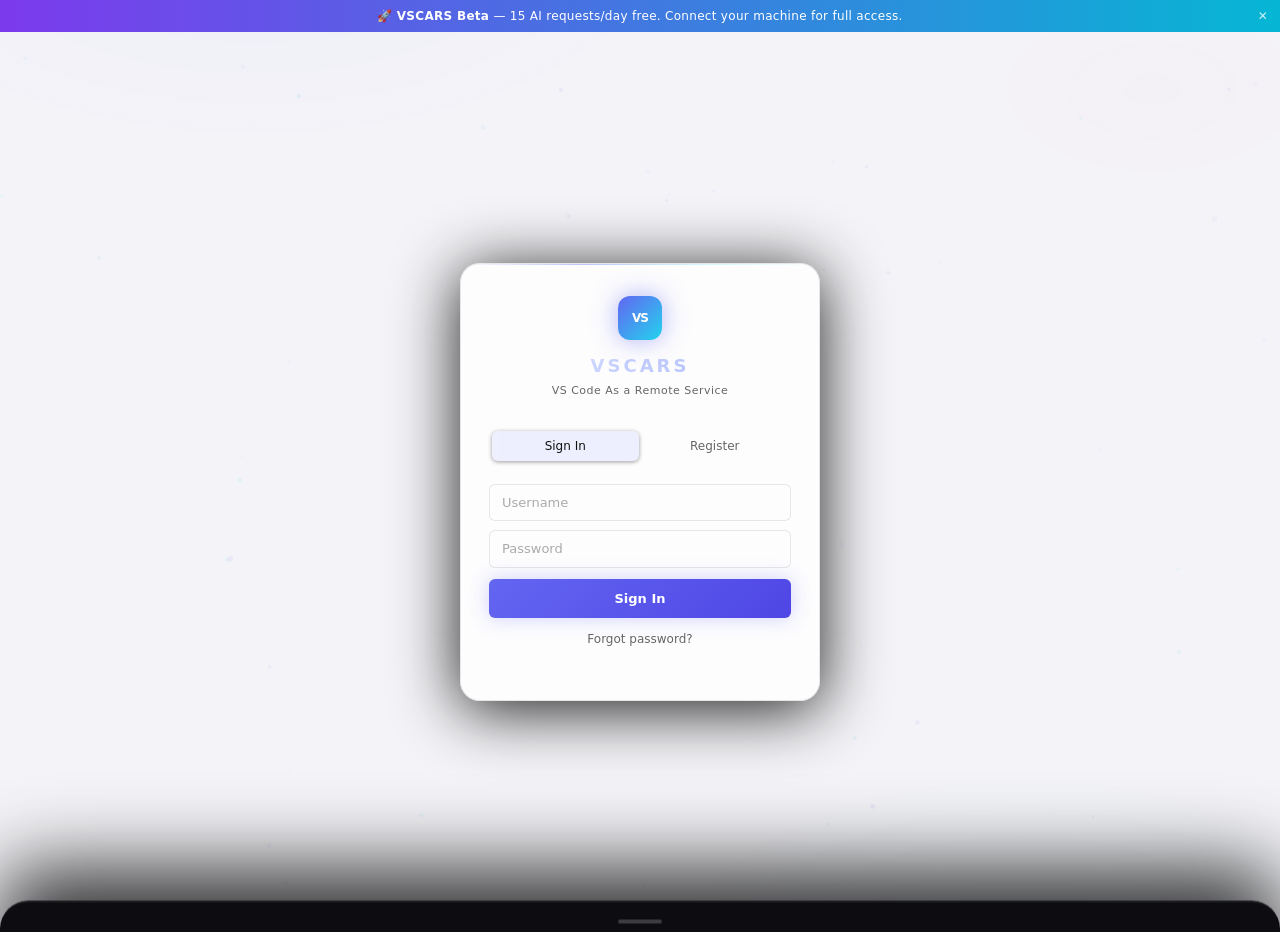
==== commit f619b042: "Live and Runnig for unix" ====
--- a/static/index.html
+++ b/static/index.html
@@ -99,8 +99,6 @@
       style="font-size:14px;font-weight:700;letter-spacing:-1px">◈</button>
     <button class="nav-item" data-view="git"           title="Git"
       style="font-family:var(--mono);font-size:13px;font-weight:700">⑂</button>
-    <button class="nav-item" data-view="tools"         title="Terminal"
-      style="font-family:var(--mono);font-size:12px;font-weight:700;letter-spacing:-1px">$_</button>
     <button class="nav-item" data-view="file-browser"  title="Files"
       style="font-size:15px">⊞</button>
     <button class="nav-item" data-view="conversations" title="Chat"
@@ -282,7 +280,6 @@
           <aside class="s-group">
             <h3>Core Workspace</h3>
             <div style="display:grid;grid-template-columns:1fr 1fr;gap:8px;margin-bottom:14px">
-              <button onclick="switchView('tools')" class="btn-sm">Terminal</button>
               <button onclick="switchView('file-browser')" class="btn-sm">Files</button>
               <button onclick="switchView('conversations')" class="btn-sm">AI Chat</button>
               <button onclick="switchView('git')" class="btn-sm">Git</button>
@@ -410,22 +407,6 @@
         </div>
       </div>
 
-      <!-- ─── TOOLS / TERMINAL ─── -->
-      <div id="tools-view" class="view">
-        <div class="view-head">
-          <h2>Terminal</h2>
-          <span id="ws-path-display" class="muted mono sm" style="max-width:200px;overflow:hidden;text-overflow:ellipsis;white-space:nowrap"></span>
-        </div>
-        <p id="permissions-status" class="muted sm" style="margin-bottom:10px"></p>
-        <div class="cmd-row">
-          <span class="cmd-prompt">›</span>
-          <input type="text" id="cmd-input" placeholder="command to run"
-            autocomplete="off" spellcheck="false">
-          <button onclick="runCommand()"  class="btn-sm btn-accent">Run</button>
-          <button onclick="stopCommand()" class="btn-sm btn-danger">Stop</button>
-        </div>
-        <div id="cmd-output" class="terminal-output" style="height:calc(100vh - 255px);min-height:200px"></div>
-      </div>
 
       <!-- ─── WORKFLOWS ─── -->
 
@@ -765,7 +746,6 @@
     <button class="mob-drawer-item nav-item" data-view="scrum">☰<span>Scrum</span></button>
     <button class="mob-drawer-item nav-item" data-view="ideas">✦<span>Ideas</span></button>
     <button class="mob-drawer-item nav-item" data-view="git">⎇<span>Git</span></button>
-    <button class="mob-drawer-item nav-item" data-view="tools">›_<span>Terminal</span></button>
     <button class="mob-drawer-item nav-item" data-view="file-browser">⊞<span>Files</span></button>
     <button class="mob-drawer-item nav-item" data-view="conversations">⊘<span>AI Chat</span></button>
     <button class="mob-drawer-item nav-item" data-view="agent-inbox">✉<span>Agent Inbox</span></button>
